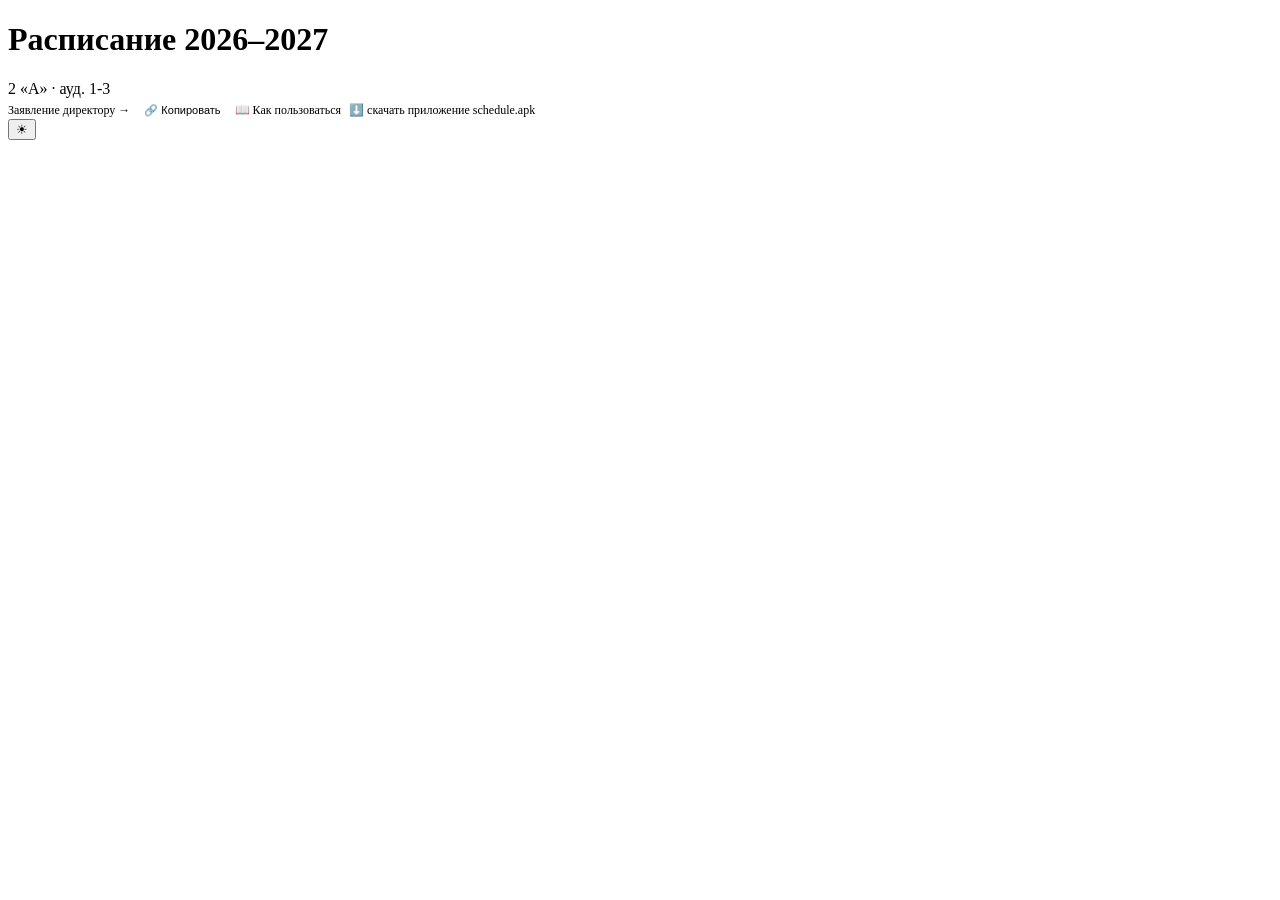
==== index.html @ fe024953 "feat(web): подпись APK-ссылки — «скачать приложение schedule.apk»" ====
<!DOCTYPE html>
<html lang="ru">
<head>
<meta charset="utf-8">
<meta name="viewport" content="width=device-width, initial-scale=1.0, viewport-fit=cover">
<meta http-equiv="Cache-Control" content="no-cache, no-store, must-revalidate">
<meta http-equiv="Pragma" content="no-cache">
<meta http-equiv="Expires" content="0">
<title>Расписание 2А · 2026–2027</title>
<meta property="og:title" content="Расписание 2А · 2026–2027">
<meta property="og:description" content="Расписание уроков 2 «А» класс · ауд. 1-3 · Беларусь">
<meta property="og:type" content="website">
<meta property="og:image" content="https://vividlyvividlife.github.io/schedule/og-image.png">
<meta property="og:image:width" content="1200">
<meta property="og:image:height" content="630">
<meta name="twitter:card" content="summary_large_image">
<meta name="twitter:title" content="Расписание 2А · 2026–2027">
<meta name="twitter:description" content="Расписание уроков 2 «А» класс · ауд. 1-3">
<meta name="twitter:image" content="https://vividlyvividlife.github.io/schedule/og-image.png">
<link rel="stylesheet" href="style.css?v=6">
<!-- Yandex.Metrika counter (только веб: в Android-приложении не активируется) -->
<script type="text/javascript">
    if (!window.Android) {
        (function(m,e,t,r,i,k,a){
            m[i]=m[i]||function(){(m[i].a=m[i].a||[]).push(arguments)};
            m[i].l=1*new Date();
            for (var j = 0; j < document.scripts.length; j++) {if (document.scripts[j].src === r) { return; }}
            k=e.createElement(t),a=e.getElementsByTagName(t)[0],k.async=1,k.src=r,a.parentNode.insertBefore(k,a)
        })(window, document,'script','https://mc.yandex.ru/metrika/tag.js?id=112500984', 'ym');

        ym(112500984, 'init', {ssr:true, webvisor:true, clickmap:true, ecommerce:"dataLayer", referrer: document.referrer, url: location.href, accurateTrackBounce:true, trackLinks:true});
    }
</script>
<noscript><div><img src="https://mc.yandex.ru/watch/112500984" style="position:absolute; left:-9999px;" alt="" /></div></noscript>
<!-- /Yandex.Metrika counter -->
</head>
<body>

<div class="header">
  <div>
    <h1>Расписание 2026–2027</h1>
    <div class="sub">2 «А» · ауд. 1-3</div>
    <div class="date" id="dateDisplay" data-clock></div>
    <div style="margin-top:4px;display:flex;align-items:center;gap:8px;flex-wrap:wrap;">
      <a href="https://vividlyvividlife.github.io/schedule/zayavlenie.html" target="_blank" style="font-size:12px;color:var(--accent);text-decoration:none;">Заявление директору →</a>
      <button onclick="navigator.clipboard.writeText('https://vividlyvividlife.github.io/schedule/zayavlenie.html').then(()=>this.textContent='✓')" style="font-size:11px;background:none;border:1px solid var(--line);color:var(--muted);border-radius:4px;padding:2px 6px;cursor:pointer;">🔗 Копировать</button>
      <a id="webDocsLink" href="https://github.com/vividlyvividlife/schedule#-как-пользоваться" target="_blank" style="font-size:12px;color:var(--accent);text-decoration:none;">📖 Как пользоваться</a>
      <a id="webApkLink" href="https://github.com/vividlyvividlife/schedule/releases/latest/download/schedule.apk" style="font-size:12px;color:var(--accent);text-decoration:none;">⬇️ скачать приложение schedule.apk</a>
    </div>
  </div>
  <button class="theme-btn" onclick="toggleTheme()" title="Тёмная тема">☀</button>
</div>

<div class="toggles" id="togglesContainer"></div>

<div class="status" id="status"></div>

<div class="progress-wrap">
  <div class="progress-bar"><div class="progress-fill" id="progressFill"></div></div>
  <div class="progress-label" id="progressLabel"></div>
</div>

<div class="countdowns" id="countdowns"></div>

<div class="day-tabs" id="dayTabs"></div>

<div class="day-content" id="dayContent"></div>

<div class="edit-bar" id="editBar" style="display:none;">
  <button class="add-btn" id="addBtn" onclick="showAddModal()" style="display:none;">+ Добавить урок</button>
</div>

<div class="modal-overlay" id="modalOverlay" style="display:none;" onclick="closeModal()">
  <div class="modal" onclick="event.stopPropagation()">
    <div class="modal-header">
      <div class="modal-title" id="modalTitle">Редактировать</div>
      <button class="modal-close" onclick="closeModal()">✕</button>
    </div>
    <div class="modal-body">
      <label class="modal-label">День
        <select class="modal-input" id="modalDay"></select>
      </label>
      <label class="modal-label">Номер урока
        <input class="modal-input" id="modalNum" type="number" min="1" max="11">
      </label>
      <label class="modal-label">Предмет
        <input class="modal-input" id="modalSubj" placeholder="Математика" autocomplete="off">
      </label>
      <label class="modal-label">Время
        <input class="modal-input" id="modalTime" placeholder="08:30–09:15">
      </label>
      <label class="modal-label">Кабинет
        <input class="modal-input" id="modalRoom" placeholder="ауд. 1-3" autocomplete="off">
      </label>
      <label class="modal-label">Место
        <input class="modal-input" id="modalLocation" placeholder="2 этаж, корп. А" autocomplete="off">
      </label>
      <label class="modal-label">Преподаватель / Тренер
        <input class="modal-input" id="modalTeacher" placeholder="Иванова И.И." autocomplete="off">
      </label>
      <label class="modal-label">Тип
        <input class="modal-input" id="modalType" value="Урок" autocomplete="off">
      </label>
      <label class="modal-label">Цвет карточки
        <div class="color-picker" id="modalColorPicker"></div>
      </label>
    </div>
    <div class="modal-footer">
      <button class="modal-btn modal-btn-cancel" onclick="closeModal()">Отмена</button>
      <button class="modal-btn modal-btn-delete" id="modalDeleteBtn" onclick="deleteFromModal()" style="display:none;background:#d45555;color:#fff;">Удалить</button>
      <button class="modal-btn modal-btn-save" onclick="saveModal()">Сохранить</button>
    </div>
  </div>
</div>

<script src="engines.js?v=6"></script>
<script src="script.js?v=6"></script>
<script>
// GitHub links are web-only: hide them inside the Android WebView.
if (window.Android) ["webDocsLink", "webApkLink"].forEach(function(id) {
  var el = document.getElementById(id);
  if (el) el.style.display = "none";
});
// Web: show the latest release tag next to the APK link, and call out
// an update if the visitor last downloaded an older one.
else fetch("https://api.github.com/repos/vividlyvividlife/schedule/releases/latest")
  .then(function(r) { return r.json(); })
  .then(function(d) {
    var el = document.getElementById("webApkLink");
    if (!el || !d || !d.tag_name) return;
    var tag = d.tag_name;
    el.textContent = "⬇️ скачать приложение schedule.apk " + tag;
    var seen = null;
    try { seen = localStorage.getItem("apk_version"); } catch (e) {}
    if (seen && seen !== tag) {
      el.textContent = "⬆️ Обновите приложение — вышла версия " + tag;
      el.style.fontWeight = "bold";
    }
    el.addEventListener("click", function() { try { localStorage.setItem("apk_version", tag); } catch (e) {} });
  })
  .catch(function() {});
</script>
</body>
</html>
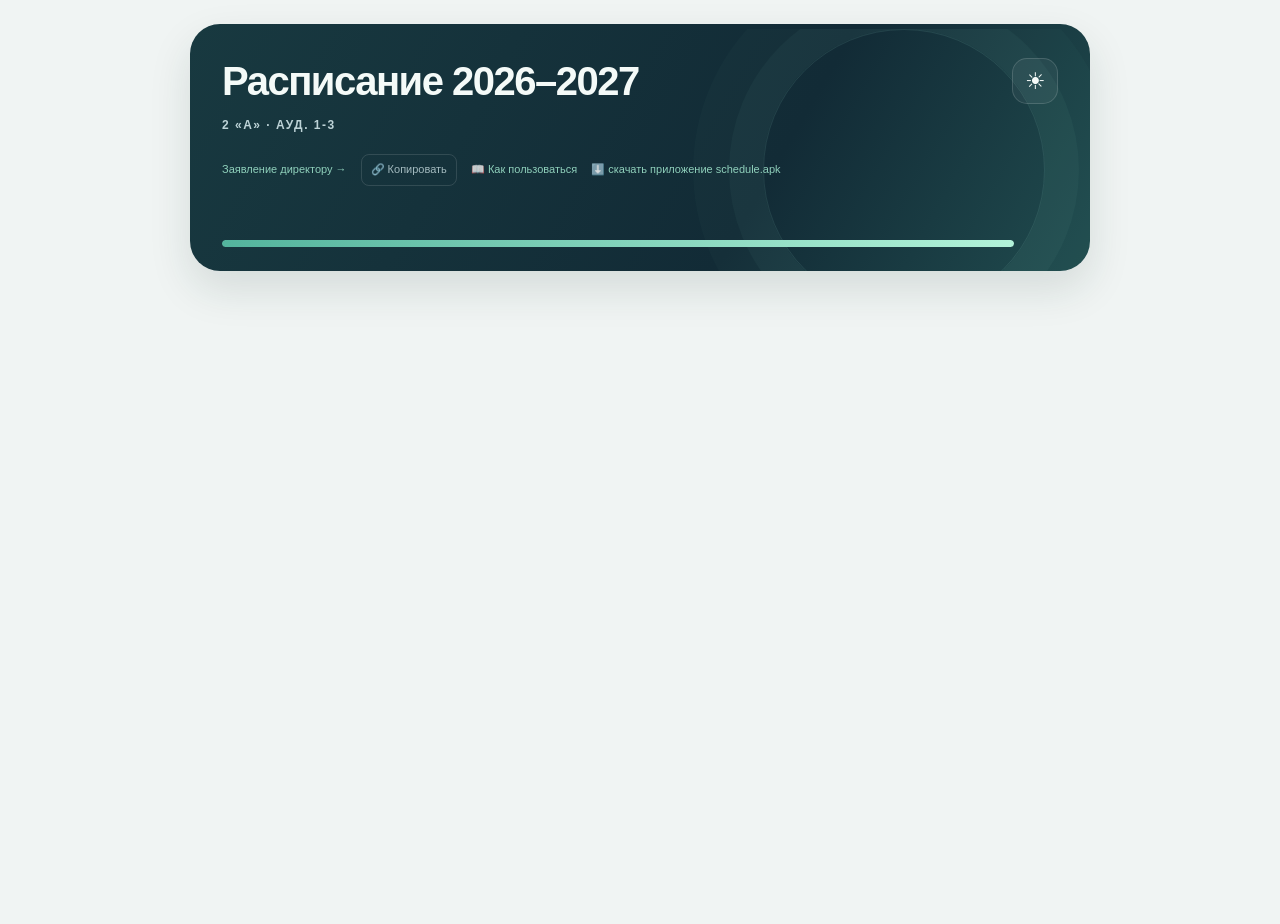
==== commit 047a11e0: "style: обновить дизайн расписания для веба и Android" ====
--- a/index.html
+++ b/index.html
@@ -17,7 +17,7 @@
 <meta name="twitter:title" content="Расписание 2А · 2026–2027">
 <meta name="twitter:description" content="Расписание уроков 2 «А» класс · ауд. 1-3">
 <meta name="twitter:image" content="https://vividlyvividlife.github.io/schedule/og-image.png">
-<link rel="stylesheet" href="style.css?v=6">
+<link rel="stylesheet" href="style.css?v=7">
 <!-- Yandex.Metrika counter (только веб: в Android-приложении не активируется) -->
 <script type="text/javascript">
     if (!window.Android) {
@@ -36,12 +36,13 @@
 </head>
 <body>
 
+<section class="day-hero" aria-label="Обзор дня">
 <div class="header">
   <div>
     <h1>Расписание 2026–2027</h1>
     <div class="sub">2 «А» · ауд. 1-3</div>
     <div class="date" id="dateDisplay" data-clock></div>
-    <div style="margin-top:4px;display:flex;align-items:center;gap:8px;flex-wrap:wrap;">
+    <div class="header-links" style="margin-top:4px;display:flex;align-items:center;gap:8px;flex-wrap:wrap;">
       <a href="https://vividlyvividlife.github.io/schedule/zayavlenie.html" target="_blank" style="font-size:12px;color:var(--accent);text-decoration:none;">Заявление директору →</a>
       <button onclick="navigator.clipboard.writeText('https://vividlyvividlife.github.io/schedule/zayavlenie.html').then(()=>this.textContent='✓')" style="font-size:11px;background:none;border:1px solid var(--line);color:var(--muted);border-radius:4px;padding:2px 6px;cursor:pointer;">🔗 Копировать</button>
       <a id="webDocsLink" href="https://github.com/vividlyvividlife/schedule#-как-пользоваться" target="_blank" style="font-size:12px;color:var(--accent);text-decoration:none;">📖 Как пользоваться</a>
@@ -59,6 +60,8 @@
   <div class="progress-bar"><div class="progress-fill" id="progressFill"></div></div>
   <div class="progress-label" id="progressLabel"></div>
 </div>
+
+</section>
 
 <div class="countdowns" id="countdowns"></div>
 
--- a/style.css
+++ b/style.css
@@ -0,0 +1,931 @@
+:root {
+  --bg: #f5f5f0;
+  --card: #ffffff;
+  --text: #1a1a2e;
+  --muted: #8a8a9a;
+  --accent: #5b6abf;
+  --line: #e8e8e3;
+  --active-bg: #f0f1f8;
+  --shadow: 0 1px 4px rgba(0,0,0,0.05);
+  --progress-fill: #e0e2f4;
+}
+.dark {
+  --bg: #141420;
+  --card: #1c1c30;
+  --text: #ededf4;
+  --muted: #9595b4;
+  --accent: #8b9de8;
+  --line: #333352;
+  --active-bg: #252848;
+  --shadow: 0 1px 4px rgba(0,0,0,0.3);
+  --progress-fill: #262c52;
+}
+* { margin: 0; padding: 0; box-sizing: border-box; }
+body {
+  font-family: -apple-system, BlinkMacSystemFont, 'Segoe UI', Roboto, sans-serif;
+  background: var(--bg);
+  color: var(--text);
+  line-height: 1.5;
+  min-height: 100vh;
+  transition: background 0.3s, color 0.3s;
+  overflow-x: hidden;
+  padding-bottom: env(safe-area-inset-bottom, 0px);
+}
+
+.header {
+  max-width: 900px;
+  margin: 0 auto;
+  padding: calc(20px + env(safe-area-inset-top, 0px)) 16px 12px;
+  display: flex;
+  justify-content: space-between;
+  align-items: flex-start;
+}
+  .header h1 { font-size: 22px; font-weight: 700; }
+  .header .sub { font-size: 13px; color: var(--muted); margin-top: 2px; }
+  .header .date { font-size: 16px; color: var(--accent); font-weight: 600; margin-top: 4px; }
+.theme-btn {
+  background: var(--card);
+  border: 1px solid var(--line);
+  border-radius: 8px;
+  width: 40px; height: 40px;
+  font-size: 18px;
+  cursor: pointer;
+  display: flex; align-items: center; justify-content: center;
+  transition: background 0.2s;
+  color: var(--text);
+  flex-shrink: 0;
+}
+.theme-btn:hover { background: var(--active-bg); }
+
+.toggle-row {
+  max-width: 900px;
+  margin: 0 auto;
+  padding: 0 16px 12px;
+  display: flex;
+  align-items: center;
+  gap: 10px;
+  font-size: 13px;
+  color: var(--muted);
+}
+.toggle-row label { cursor: pointer; user-select: none; }
+.toggle {
+  position: relative;
+  width: 44px;
+  height: 24px;
+  flex-shrink: 0;
+}
+.toggle input { opacity: 0; width: 0; height: 0; }
+.toggle-slider {
+  position: absolute;
+  inset: 0;
+  background: var(--line);
+  border-radius: 12px;
+  transition: background 0.3s;
+  cursor: pointer;
+}
+.toggle-slider::before {
+  content: "";
+  position: absolute;
+  width: 18px;
+  height: 18px;
+  left: 3px;
+  top: 3px;
+  background: #fff;
+  border-radius: 50%;
+  transition: transform 0.3s;
+  box-shadow: 0 1px 3px rgba(0,0,0,0.15);
+}
+.toggle input:checked + .toggle-slider { background: var(--accent); }
+.toggle input:checked + .toggle-slider::before { transform: translateX(20px); }
+.extended-label {
+  font-size: 11px;
+  color: var(--accent);
+  font-weight: 600;
+  margin-left: auto;
+}
+.toggles {
+  max-width: 900px; margin: 0 auto; padding: 0 16px 12px;
+  display: flex; gap: 16px; flex-wrap: wrap;
+}
+.toggle-item {
+  display: flex; align-items: center; gap: 8px;
+  font-size: 13px; color: var(--muted);
+}
+.toggle-item label { cursor: pointer; user-select: none; }
+
+.status {
+  max-width: 900px;
+  margin: 0 auto;
+  padding: 0 16px 16px;
+  font-size: 13px;
+  color: var(--muted);
+  overflow-wrap: break-word;
+  word-break: break-word;
+}
+.status .highlight { color: var(--accent); font-weight: 600; }
+
+.day-tabs {
+  display: flex;
+  gap: 6px;
+  max-width: 900px;
+  margin: 0 auto;
+  padding: 0 16px 16px;
+  overflow-x: auto;
+  -webkit-overflow-scrolling: touch;
+  scrollbar-width: none;
+}
+.day-tabs::-webkit-scrollbar { display: none; }
+.day-tab {
+  flex: 1;
+  min-width: 0;
+  padding: 8px 0;
+  border-radius: 20px;
+  font-size: 13px;
+  font-weight: 600;
+  text-align: center;
+  border: 1.5px solid var(--line);
+  background: var(--card);
+  color: var(--text);
+  cursor: pointer;
+  transition: all 0.2s;
+  white-space: nowrap;
+  user-select: none;
+  -webkit-tap-highlight-color: transparent;
+}
+.day-tab.active { color: #fff; }
+.day-tab[data-day="0"].active { background: #5b7abf; border-color: #5b7abf; }
+.day-tab[data-day="1"].active { background: #7b6abf; border-color: #7b6abf; }
+.day-tab[data-day="2"].active { background: #9b6abf; border-color: #9b6abf; }
+.day-tab[data-day="3"].active { background: #c46b8a; border-color: #c46b8a; }
+.day-tab[data-day="4"].active { background: #5aaf8a; border-color: #5aaf8a; }
+.day-tab[data-day="5"].active { background: #e8a84c; border-color: #e8a84c; }
+.day-tab[data-day="6"].active { background: #d45555; border-color: #d45555; }
+.day-tab.today { border-color: var(--accent); }
+
+.day-content {
+  max-width: 900px;
+  margin: 0 auto;
+  padding: 0 16px 32px;
+  touch-action: pan-y;
+}
+.day-panel { display: none; }
+.day-panel.active { display: block; }
+
+.lesson {
+  display: flex;
+  align-items: stretch;
+  background: var(--card);
+  border-radius: 10px;
+  margin-bottom: 8px;
+  box-shadow: var(--shadow);
+  overflow: hidden;
+  transition: background 0.2s, transform 0.15s;
+}
+.lesson:active { transform: scale(0.98); }
+.lesson.current {
+  position: relative;
+  overflow: hidden;
+}
+.lesson.current .row-progress {
+  position: absolute;
+  top: 0; right: 0; bottom: 0;
+  background: var(--progress-fill, #e8eaf4);
+  pointer-events: none;
+  z-index: 0;
+  transition: width 0.3s linear;
+  border-radius: 0 8px 8px 0;
+  border-left: 2px solid var(--accent);
+}
+.lesson.past { opacity: 0.4; }
+.lesson.future { border-left: 3px solid transparent; background: var(--card); }
+.lesson.next { border-left: 3px solid transparent; background: var(--card); }
+.lesson-body {
+  flex: 1;
+  padding: 12px 14px;
+  display: flex;
+  gap: 10px;
+  align-items: flex-start;
+  position: relative;
+  z-index: 1;
+  min-width: 0;
+}
+.lesson-icon {
+  font-size: 16px;
+  flex-shrink: 0;
+  width: 34px;
+  height: 34px;
+  display: flex;
+  align-items: center;
+  justify-content: center;
+  background: var(--active-bg);
+  border-radius: 8px;
+  white-space: nowrap;
+  line-height: 1;
+}
+.lesson-icon.grid {
+  display: grid;
+  grid-template-columns: 1fr 1fr;
+  grid-template-rows: 1fr 1fr;
+  gap: 0;
+  font-size: 13px;
+  line-height: 1;
+  text-align: center;
+  overflow: hidden;
+}
+.lesson-icon.grid span { display: flex; align-items: center; justify-content: center; overflow: hidden; }
+.lesson-num {
+  font-size: 13px;
+  font-weight: 700;
+  color: var(--muted);
+  min-width: 20px;
+  padding-top: 1px;
+}
+.lesson-info { flex: 1; min-width: 0; }
+.lesson-time { font-size: 12px; color: var(--muted); }
+.lesson-subject { font-size: 15px; font-weight: 500; }
+.lesson-countdown {
+  font-size: 11px;
+  color: var(--accent);
+  font-weight: 600;
+  margin-top: 2px;
+}
+.lesson-room {
+  font-size: 12px;
+  color: var(--muted);
+}
+.lesson-teacher {
+  font-size: 11px;
+  color: var(--accent);
+  font-style: italic;
+}
+.lesson-location {
+  font-size: 11px;
+  color: var(--muted);
+  opacity: 0.8;
+}
+
+.merge-card {
+  background: var(--card);
+  border-radius: 10px;
+  margin-bottom: 8px;
+  box-shadow: var(--shadow);
+  overflow: visible;
+  border-left: 3px solid #ed7d31;
+}
+.merge-card.past { opacity: 0.4; }
+.merge-card.next { background: var(--card); }
+.merge-row {
+  display: flex; gap: 10px; align-items: flex-start;
+  padding: 10px 14px;
+  position: relative;
+  border-radius: 8px;
+}
+.merge-row.current {
+}
+.merge-row .row-progress {
+  position: absolute;
+  top: 0; right: 0; bottom: 0;
+  background: var(--progress-fill, #e0e2f4);
+  pointer-events: none;
+  z-index: 0;
+  transition: width 0.3s linear;
+  border-radius: 0 8px 8px 0;
+  border-left: 2px solid var(--accent);
+}
+.merge-row + .merge-row {
+  border-top: 1px dashed var(--line);
+}
+.merge-icon {
+  font-size: 20px; flex-shrink: 0; width: 30px; height: 30px;
+  display: flex; align-items: center; justify-content: center;
+  border-radius: 6px; position: relative; z-index: 1;
+}
+.merge-icon.school { background: #e8eaff; }
+.dark .merge-icon.school { background: #252840; }
+.merge-icon.personal { background: #fff3e0; }
+.dark .merge-icon.personal { background: #2a2218; }
+.merge-icon.extended { background: #e8f5e9; }
+.dark .merge-icon.extended { background: #1a2a1c; }
+.merge-info { flex: 1; position: relative; z-index: 1; min-width: 0; }
+.merge-actions {
+  display: flex;
+  gap: 4px;
+  align-items: center;
+  flex-shrink: 0;
+  z-index: 3;
+  position: relative;
+}
+.merge-time { font-size: 11px; color: var(--muted); }
+.merge-subj { font-size: 14px; font-weight: 600; }
+.merge-room { font-size: 11px; color: var(--muted); margin-top: 1px; }
+.merge-label {
+  font-size: 10px; font-weight: 700; text-transform: uppercase;
+  letter-spacing: 0.05em; padding: 1px 6px; border-radius: 4px;
+  display: inline-block; margin-bottom: 2px;
+}
+.merge-label.school { background: #e8eaff; color: #5b6abf; }
+.dark .merge-label.school { background: #252840; color: #7b8ad4; }
+.merge-label.personal { background: #fff3e0; color: #e67e22; }
+.dark .merge-label.personal { background: #2a2218; color: #ed7d31; }
+.merge-label.extended { background: #e8f5e9; color: #27ae60; }
+.dark .merge-label.extended { background: #1a2a1c; color: #5aaf8a; }
+.merge-icon.custom { background: #e8eaff; }
+.dark .merge-icon.custom { background: #252840; }
+.merge-label.custom { background: #e8eaff; color: #5b6abf; }
+.dark .merge-label.custom { background: #252840; color: #7b8ad4; }
+.merge-icon.custom-circle { background: #fff3e0; }
+.dark .merge-icon.custom-circle { background: #2a2218; }
+.merge-label.custom-circle { background: #fff3e0; color: #e67e22; }
+.dark .merge-label.custom-circle { background: #2a2218; color: #ed7d31; }
+.merge-icon.custom-facult { background: #f3e5f5; }
+.dark .merge-icon.custom-facult { background: #241a28; }
+.merge-label.custom-facult { background: #f3e5f5; color: #8e24aa; }
+.dark .merge-label.custom-facult { background: #241a28; color: #c05fd6; }
+.merge-countdown { font-size: 11px; color: var(--accent); font-weight: 600; margin-top: 2px; }
+
+.weekend-msg {
+  text-align: center;
+  padding: 32px 20px;
+  font-size: 18px;
+  font-weight: 600;
+  color: var(--text);
+  line-height: 1.6;
+}
+.weekend-msg .emoji {
+  font-size: 48px;
+  display: block;
+  margin-bottom: 12px;
+}
+.weekend-msg .sub {
+  font-size: 14px;
+  font-weight: 400;
+  color: var(--muted);
+  margin-top: 8px;
+}
+
+@keyframes float {
+  0%, 100% { transform: translateY(0); }
+  50% { transform: translateY(-8px); }
+}
+@keyframes pulse {
+  0%, 100% { transform: scale(1); }
+  50% { transform: scale(1.1); }
+}
+.animate-float .emoji { animation: float 3s ease-in-out infinite; }
+.animate-pulse .emoji { animation: pulse 2s ease-in-out infinite; }
+
+.progress-wrap {
+  max-width: 900px;
+  margin: 0 auto;
+  padding: 0 16px 12px;
+  display: flex;
+  align-items: center;
+  gap: 8px;
+}
+.progress-bar {
+  flex: 1;
+  height: 10px;
+  background: var(--line);
+  border-radius: 5px;
+  overflow: hidden;
+  border: 1px solid var(--muted);
+}
+.progress-fill {
+  height: 100%;
+  background: var(--accent);
+  border-radius: 5px;
+  transition: width 0.5s;
+  min-width: 0;
+}
+.progress-label {
+  font-size: 11px;
+  color: var(--muted);
+  min-width: 32px;
+  text-align: right;
+}
+
+.countdowns {
+  max-width: 900px;
+  margin: 0 auto;
+  padding: 0 16px 16px;
+}
+.countdown-item {
+  background: var(--card);
+  border: 1.5px solid var(--line);
+  border-radius: 10px;
+  padding: 10px 14px;
+  margin-bottom: 6px;
+  font-size: 13px;
+  font-weight: 500;
+  display: flex;
+  align-items: center;
+  gap: 8px;
+  transition: background 0.2s, border-color 0.2s;
+}
+.countdown-item.holiday-today {
+  border-color: #e8a84c;
+  background: #fff8ee;
+  font-weight: 700;
+}
+.dark .countdown-item.holiday-today {
+  background: #2a2520;
+  border-color: #e8a84c;
+}
+.countdown-item.active-holiday {
+  border-color: #5aaf8a;
+  background: #eef8f3;
+}
+.dark .countdown-item.active-holiday {
+  background: #1a2a22;
+  border-color: #5aaf8a;
+}
+.countdown-progress {
+  flex-direction: column;
+  align-items: stretch;
+  gap: 6px;
+}
+.mini-progress {
+  height: 6px;
+  background: var(--line);
+  border-radius: 3px;
+  overflow: hidden;
+}
+.mini-progress-fill {
+  height: 100%;
+  background: var(--accent);
+  border-radius: 3px;
+  transition: width 0.5s;
+}
+
+.export-bar {
+  max-width: 900px;
+  margin: 0 auto;
+  padding: 8px 16px calc(24px + env(safe-area-inset-bottom, 0px));
+  display: flex;
+  gap: 8px;
+}
+.export-btn {
+  flex: 1;
+  padding: 10px 12px;
+  border: 1.5px solid var(--line);
+  border-radius: 10px;
+  background: var(--card);
+  color: var(--text);
+  font-size: 13px;
+  font-weight: 600;
+  cursor: pointer;
+  transition: all 0.2s;
+  text-align: center;
+}
+.export-btn:hover {
+  background: var(--active-bg);
+  border-color: var(--accent);
+}
+.export-btn:active {
+  transform: scale(0.97);
+}
+
+.modal-overlay {
+  position: fixed;
+  inset: 0;
+  background: rgba(0,0,0,0.5);
+  display: flex;
+  align-items: center;
+  justify-content: center;
+  z-index: 1000;
+  padding: 16px;
+}
+.modal {
+  background: var(--card);
+  border-radius: 14px;
+  width: 100%;
+  max-width: 400px;
+  max-height: 90vh;
+  overflow-y: auto;
+  box-shadow: 0 8px 32px rgba(0,0,0,0.3);
+}
+.modal-header {
+  display: flex;
+  align-items: center;
+  justify-content: space-between;
+  padding: 16px 16px 8px;
+}
+.modal-title {
+  font-size: 16px;
+  font-weight: 700;
+}
+.modal-close {
+  background: none;
+  border: none;
+  font-size: 22px;
+  color: var(--muted);
+  cursor: pointer;
+  padding: 0 4px;
+}
+.modal-body {
+  padding: 8px 16px 16px;
+}
+.modal-label {
+  display: block;
+  font-size: 12px;
+  font-weight: 600;
+  color: var(--muted);
+  margin-bottom: 4px;
+  margin-top: 10px;
+}
+.modal-label:first-child { margin-top: 0; }
+.modal-input {
+  width: 100%;
+  padding: 8px 10px;
+  border: 1.5px solid var(--line);
+  border-radius: 8px;
+  background: var(--bg);
+  color: var(--text);
+  font-size: 14px;
+  font-family: inherit;
+}
+.modal-input:focus { border-color: var(--accent); outline: none; }
+.modal-footer {
+  display: flex;
+  gap: 8px;
+  padding: 0 16px 16px;
+  justify-content: flex-end;
+}
+.modal-btn {
+  padding: 8px 18px;
+  border-radius: 8px;
+  font-size: 14px;
+  font-weight: 600;
+  cursor: pointer;
+  border: none;
+}
+.modal-btn-cancel {
+  background: var(--line);
+  color: var(--text);
+}
+.modal-btn-save {
+  background: var(--accent);
+  color: #fff;
+}
+
+.edit-bar {
+  max-width: 900px;
+  margin: 0 auto;
+  padding: 0 16px 8px;
+  display: flex;
+  gap: 8px;
+  align-items: center;
+}
+.edit-toggle {
+  padding: 6px 14px;
+  border-radius: 8px;
+  font-size: 13px;
+  font-weight: 600;
+  cursor: pointer;
+  border: 1.5px solid var(--line);
+  background: var(--card);
+  color: var(--muted);
+  transition: all 0.2s;
+}
+.edit-toggle.active {
+  background: var(--accent);
+  color: #fff;
+  border-color: var(--accent);
+}
+.sync-btn {
+  padding: 6px 14px;
+  border-radius: 8px;
+  font-size: 13px;
+  font-weight: 600;
+  cursor: pointer;
+  border: 1.5px solid var(--line);
+  background: var(--card);
+  color: var(--muted);
+  transition: all 0.2s;
+}
+.sync-btn:hover { background: var(--active-bg); border-color: var(--accent); }
+
+.edit-actions {
+  display: flex;
+  gap: 4px;
+  margin-left: auto;
+  position: relative;
+  z-index: 2;
+  flex-shrink: 0;
+}
+.edit-btn-sm {
+  width: 28px;
+  height: 28px;
+  border-radius: 6px;
+  border: 1.5px solid var(--line);
+  background: var(--card);
+  color: var(--muted);
+  font-size: 13px;
+  cursor: pointer;
+  display: flex;
+  align-items: center;
+  justify-content: center;
+  transition: all 0.15s;
+}
+.edit-btn-sm:hover { background: var(--active-bg); border-color: var(--accent); color: var(--accent); }
+.edit-btn-sm.delete:hover { border-color: #d45555; color: #d45555; }
+
+.add-btn {
+  width: 100%;
+  padding: 10px;
+  border: 2px dashed var(--line);
+  border-radius: 10px;
+  background: transparent;
+  color: var(--muted);
+  font-size: 13px;
+  font-weight: 600;
+  cursor: pointer;
+  margin-bottom: 8px;
+  transition: all 0.2s;
+}
+.add-btn:hover { border-color: var(--accent); color: var(--accent); }
+
+body.edit-mode .lesson,
+body.edit-mode .merge-row,
+body.edit-mode .merge-card { cursor: pointer; }
+body.edit-mode .lesson:hover,
+body.edit-mode .merge-row:hover { opacity: 0.85; }
+
+@media (max-width: 400px) {
+  .day-tab { padding: 5px 0; font-size: 12px; flex: 1; }
+  .day-tabs { gap: 4px; padding: 0 12px 12px; }
+  .header h1 { font-size: 18px; }
+  .header .date { font-size: 14px; }
+  .lesson-body { padding: 10px 10px; gap: 8px; }
+  .lesson-icon { width: 28px; height: 28px; font-size: 14px; }
+  .lesson-icon.grid { font-size: 11px; }
+  .lesson-subject { font-size: 13px; }
+  .lesson-num { font-size: 12px; min-width: 16px; }
+  .merge-row { padding: 8px 10px; }
+  .merge-icon { width: 24px; height: 24px; font-size: 12px; }
+  .merge-subj { font-size: 13px; }
+  .countdown-item { padding: 8px 10px; font-size: 12px; }
+}
+
+@media (min-width: 768px) {
+  .day-tabs { display: none; }
+  .day-content { padding: 0 24px 40px; }
+  .day-panel { display: block !important; }
+  .diary {
+    display: grid;
+    grid-template-columns: 1fr 1fr;
+    gap: 32px;
+  }
+  .diary-day { margin-bottom: 28px; }
+  .diary-day-name {
+    font-size: 14px;
+    font-weight: 700;
+    text-transform: uppercase;
+    letter-spacing: 0.06em;
+    padding: 5px 14px;
+    border-radius: 5px;
+    display: inline-block;
+    margin-bottom: 12px;
+    color: #fff;
+  }
+  .diary-day:nth-child(1) .diary-day-name { background: #5b7abf; }
+  .diary-day:nth-child(2) .diary-day-name { background: #7b6abf; }
+  .diary-day:nth-child(3) .diary-day-name { background: #9b6abf; }
+  .diary-day:nth-child(4) .diary-day-name { background: #c46b8a; }
+  .diary-day:nth-child(5) .diary-day-name { background: #5aaf8a; }
+  .diary-day:nth-child(6) .diary-day-name { background: #e8a84c; }
+  .diary-day:nth-child(7) .diary-day-name { background: #d45555; }
+  .empty-day {
+    text-align: center;
+    padding: 40px 0;
+    color: var(--muted);
+    font-size: 14px;
+    font-style: italic;
+  }
+}
+
+.color-picker {
+  display: flex;
+  flex-wrap: wrap;
+  gap: 6px;
+  margin-top: 6px;
+}
+.color-swatch {
+  width: 28px;
+  height: 28px;
+  border-radius: 50%;
+  cursor: pointer;
+  border: 2.5px solid transparent;
+  transition: transform 0.15s, border-color 0.15s;
+}
+.color-swatch:hover { transform: scale(1.2); }
+.color-swatch.active { border-color: var(--text); transform: scale(1.15); }
+.color-swatch.no-color {
+  background: var(--bg);
+  border: 2px dashed var(--line);
+  display: flex;
+  align-items: center;
+  justify-content: center;
+  font-size: 14px;
+}
+
+.bell-btn {
+  background: none;
+  border: none;
+  font-size: 16px;
+  cursor: pointer;
+  padding: 4px;
+  opacity: 0.4;
+  transition: opacity 0.2s, transform 0.2s;
+  flex-shrink: 0;
+  align-self: center;
+  position: relative;
+  z-index: 3;
+}
+.bell-btn:hover { opacity: 0.8; transform: scale(1.2); }
+.bell-btn.bell-active { opacity: 1; animation: bellRing 0.5s; }
+
+@keyframes bellRing {
+  0% { transform: rotate(0); }
+  25% { transform: rotate(15deg); }
+  50% { transform: rotate(-15deg); }
+  75% { transform: rotate(10deg); }
+  100% { transform: rotate(0); }
+}
+
+.reminder-chip {
+  transition: background 0.2s, color 0.2s;
+}
+
+.ac-dropdown {
+  position: absolute;
+  left: 0;
+  right: 0;
+  top: 100%;
+  z-index: 1000;
+  background: var(--card);
+  border: 1px solid var(--line);
+  border-radius: 8px;
+  max-height: 180px;
+  overflow-y: auto;
+  box-shadow: 0 4px 12px rgba(0,0,0,0.15);
+  display: none;
+}
+.ac-item {
+  padding: 10px 14px;
+  cursor: pointer;
+  font-size: 14px;
+  border-bottom: 1px solid var(--line);
+}
+.ac-item:last-child { border-bottom: none; }
+.ac-item:hover, .ac-item.active {
+  background: var(--active-bg);
+  color: var(--accent);
+}
+.modal-label { position: relative; }
+
+/* Studio redesign: shared offline presentation layer. */
+:root {
+  --bg:#f0f4f3; --card:#fff; --text:#192e35; --muted:#61767c;
+  --accent:#167d70; --line:#dce7e4; --active-bg:#e7f4ef;
+  --shadow:0 4px 20px rgba(23,54,49,.045); --progress-fill:#d9eee8;
+}
+.dark {
+  --bg:#101b23; --card:#192a33; --text:#edf5f2; --muted:#a1b6bb;
+  --accent:#8ee0c3; --line:#30454e; --active-bg:#223f43;
+  --shadow:0 4px 24px rgba(0,0,0,.12); --progress-fill:#284b48;
+  color-scheme:dark;
+}
+body { background:var(--bg); font-family:Inter, ui-sans-serif, -apple-system, BlinkMacSystemFont,'Segoe UI',sans-serif; -webkit-font-smoothing:antialiased; }
+button,input,select { font:inherit; }
+button,a,input,select { -webkit-tap-highlight-color:transparent; }
+button { touch-action:manipulation; }
+button:focus-visible,a:focus-visible,input:focus-visible,select:focus-visible,.day-tab:focus-visible { outline:3px solid #36ad94; outline-offset:4px; }
+.day-hero { position:relative; overflow:hidden; isolation:isolate; animation:surface-in .45s ease-out; max-width:900px; margin:24px auto 20px; padding:14px 16px 24px; border-radius:30px; background:linear-gradient(120deg,#183940,#122b36 64%,#204b4e); box-shadow:0 18px 42px #17383320; --accent:#a5ecd2; --muted:#bdd3d7; --line:#ffffff26; --card:#25434c; --text:#f4faf8; --active-bg:#345c60; color:var(--text); }
+.day-hero::before { content:''; position:absolute; z-index:-1; pointer-events:none; width:280px; height:280px; border:1px solid #a7e7d51c; border-radius:50%; right:5%; top:5px; box-shadow:0 0 0 34px #a7e7d509,0 0 0 70px #a7e7d505; clip-path:inset(0 -80px 0 -80px); }
+.header { padding:20px 16px 22px; gap:16px; }
+.header>div:first-child { min-width:0; flex:1; }
+.header h1 { font-size:clamp(26px,4vw,40px); font-weight:750; letter-spacing:-1.5px; line-height:1.15; max-width:620px; }
+.header .sub { font-size:12px; font-weight:650; letter-spacing:1.5px; text-transform:uppercase; margin-top:12px; }
+.header .date { font-size:15px; font-weight:500; margin-top:9px; font-variant-numeric:tabular-nums; }
+.header-links { margin-top:20px!important; gap:6px 14px!important; }
+.header-links a,.header-links button { font-size:11px!important; min-height:32px; display:inline-flex; align-items:center; opacity:.85; line-height:1.4; }
+.header-links a:hover { opacity:1; text-decoration:underline!important; }
+.header-links button { padding:5px 9px!important; border-radius:8px!important; }
+.theme-btn { width:46px; height:46px; border-radius:15px; background:#ffffff0d; color:inherit; border:1px solid var(--line); font-size:23px; }
+.toggles { gap:8px; padding-bottom:20px; }
+.toggle-item { border:1px solid var(--line); border-radius:12px; padding:9px 11px; gap:8px; font-size:12px; font-weight:550; color:var(--text); background:#ffffff06; min-height:44px; }
+.toggle { width:34px; height:20px; }
+.toggle-slider::before { width:14px; height:14px; box-shadow:none; }
+.toggle input:checked+.toggle-slider::before { transform:translateX(14px); }
+.toggle input:checked+.toggle-slider { background:#56b99e; }
+.toggle input:focus-visible+.toggle-slider { outline:3px solid #a5ecd2; outline-offset:3px; }
+.status { font-size:14px; line-height:1.7; padding-bottom:12px; }
+.status .highlight { font-weight:750; }
+.progress-wrap { padding-bottom:0; gap:12px; }
+.progress-bar { height:7px; border:0; background:#ffffff19; border-radius:20px; }
+.progress-fill { background:linear-gradient(90deg,#53b49d,#b2f2d9); border-radius:20px; }
+.progress-label { font-size:12px; font-weight:700; }
+.countdowns { display:grid; grid-template-columns:repeat(3,minmax(0,1fr)); gap:10px; padding:0 0 24px; }
+.countdown-item { border:1px solid var(--line); padding:16px; margin:0; border-radius:18px; font-size:12px; font-weight:600; min-width:0; line-height:1.6; box-shadow:var(--shadow); }
+.countdown-item:nth-child(2) { background:var(--active-bg); }
+.mini-progress { height:5px; margin-top:4px; }
+.mini-progress-fill { background:linear-gradient(90deg,#258f7d,#80cdb0); }
+.day-tabs { padding:7px; margin:0 auto 18px; background:var(--card); border:1px solid var(--line); border-radius:18px; gap:5px; position:sticky; top:8px; z-index:10; box-shadow:var(--shadow); }
+.day-tab { border:0; border-radius:12px; min-height:46px; display:flex; align-items:center; justify-content:center; font-size:13px; background:transparent; }
+.day-tab[data-day].active { background:var(--text); color:var(--card); box-shadow:0 4px 10px #142f3420; }
+.day-tab.today:not(.active) { background:var(--active-bg); color:var(--accent); }
+.day-content { padding:0 0 40px; }
+.lesson { border:1px solid var(--line); border-radius:18px; margin-bottom:10px; box-shadow:var(--shadow); transition:transform .2s,box-shadow .2s,border-color .2s; }
+.lesson-body { padding:17px 15px; gap:10px; }
+.lesson-icon { width:40px; height:40px; border-radius:13px; font-size:21px; background:var(--active-bg); }
+.lesson-num { font-size:11px; min-width:14px; padding-top:3px; }
+.lesson-subject { font-size:16px; font-weight:680; line-height:1.4; margin:4px 0; letter-spacing:-.3px; overflow-wrap:anywhere; }
+.lesson-time,.merge-time { font-size:12px; font-weight:650; font-variant-numeric:tabular-nums; letter-spacing:.15px; }
+.lesson-room,.merge-room { font-size:12px; line-height:1.6; }
+.lesson-teacher { font-style:normal; font-size:12px; margin-top:2px; }
+.lesson-location { opacity:1; }
+.lesson-countdown,.merge-countdown { margin-top:6px; font-size:12px; }
+.lesson.current { border-color:var(--accent); box-shadow:0 0 0 2px var(--active-bg),0 10px 25px #167d7012; }
+.lesson.past,.merge-card.past { opacity:.63; }
+.lesson.current .row-progress,.merge-row .row-progress { opacity:.55; }
+.merge-card { border-radius:18px; border:1px solid var(--line); border-left:3px solid #c99e66; margin-bottom:10px; box-shadow:var(--shadow); }
+.merge-row { padding:16px; gap:12px; border-radius:16px; }
+.merge-icon { width:34px; height:34px; border-radius:11px; }
+.merge-subj { font-size:15px; line-height:1.45; margin:4px 0; letter-spacing:-.2px; overflow-wrap:anywhere; }
+.merge-label { font-size:9px; padding:3px 7px; border-radius:6px; letter-spacing:.7px; margin-bottom:5px; }
+.merge-label.school,.merge-label.custom { background:var(--active-bg); color:var(--accent); }
+.diary-day-name { font-size:13px; letter-spacing:.1px; }
+.weekend-msg { background:var(--card); border:1px dashed var(--line); border-radius:20px; font-size:16px; padding:30px 20px; }
+.bell-btn { min-width:36px; min-height:40px; border-radius:10px; opacity:.7; font-size:16px; padding:4px; }
+.bell-btn.bell-active { background:var(--active-bg); }
+.edit-actions { gap:5px; }
+.edit-btn-sm { width:38px; height:40px; border-radius:10px; border:1px solid var(--line); }
+.add-btn { min-height:48px; border-width:1px; border-radius:15px; color:var(--accent); background:var(--active-bg); }
+.export-btn,.edit-toggle,.sync-btn { min-height:44px; border-width:1px; border-radius:12px; }
+.modal-overlay,.reminder-dialog-overlay { background:rgba(10,29,35,.56)!important; backdrop-filter:blur(6px); -webkit-backdrop-filter:blur(6px); }
+.modal { max-width:480px; border-radius:26px; border:1px solid var(--line); box-shadow:0 24px 100px #031f3440; animation:surface-in .25s ease-out; }
+.modal-header { padding:22px 22px 14px; }
+.modal-title { font-size:22px; letter-spacing:-.7px; }
+.modal-close { min-width:40px; min-height:40px; border-radius:12px; background:var(--active-bg); font-size:18px; }
+.modal-body { padding:0 22px 22px; }
+.modal-label { font-size:12px; margin-top:15px; font-weight:650; }
+.modal-input { min-height:46px; border-width:1px; border-radius:12px; padding:11px 12px; font-size:16px; margin-top:6px; }
+.modal-input:focus { box-shadow:0 0 0 3px var(--active-bg); }
+.modal-footer { padding:0 22px 22px; gap:8px; flex-wrap:wrap; }
+.modal-btn { min-height:46px; border-radius:12px; padding:10px 17px; }
+.modal-btn-save { background:#167d70; color:#fff; box-shadow:0 5px 14px #167d7020; }
+.color-swatch { width:34px; height:34px; }
+.color-picker { gap:9px; }
+.ac-dropdown { border-radius:12px; box-shadow:0 12px 32px #112f3420; }
+.reminder-dialog-overlay>div { width:min(440px,100%)!important; border-radius:24px!important; padding:24px!important; border:1px solid var(--line); box-shadow:0 24px 80px #031f3440; }
+.reminder-dialog-overlay button { min-height:44px; border-radius:11px!important; }
+.reminder-dialog-overlay input { min-height:44px; font-size:16px!important; min-width:0; }
+.reminder-dialog-overlay .reminder-chip { padding:9px 12px!important; }
+@keyframes surface-in { from { opacity:0; transform:translateY(10px); } to { opacity:1; transform:translateY(0); } }
+.day-panel.active,.diary { animation:surface-in .3s ease-out; }
+@media(hover:hover) {
+  .lesson:hover { transform:translateY(-2px); box-shadow:0 9px 24px #15393110; border-color:var(--accent); }
+  .day-tab:hover { background:var(--active-bg); }
+  .theme-btn:hover { transform:rotate(-10deg); }
+}
+@media(min-width:768px) {
+  .diary { gap:24px; }
+  .diary-day { margin-bottom:20px; }
+  .diary-day .diary-day-name { display:flex; align-items:center; background:transparent!important; color:var(--text); border-bottom:1px solid var(--line); border-radius:0; padding:0 2px 12px; margin-bottom:14px; font-size:15px; text-transform:none; letter-spacing:0; }
+  .diary-day-name::before { content:''; width:7px; height:7px; border-radius:50%; background:var(--accent); margin-right:9px; }
+}
+@media(max-width:940px) { .day-hero,.countdowns,.day-tabs,.day-content { margin-left:16px; margin-right:16px; } }
+@media(max-width:767px) {
+  .day-hero { margin-top:12px; border-radius:24px; padding:8px 0 20px; }
+  .header { padding:18px 18px; gap:10px; }
+  .header h1 { font-size:29px; letter-spacing:-1px; }
+  .header .sub { font-size:10px; letter-spacing:1px; }
+  .header .date { font-size:13px; }
+  .header-links { margin-top:12px!important; gap:2px 10px!important; }
+  .header-links a,.header-links button { font-size:10px!important; }
+  .theme-btn { width:40px; height:40px; border-radius:12px; }
+  .toggles { gap:7px; padding:0 18px 16px; }
+  .toggle-item { padding:7px 9px; font-size:11px; }
+  .status,.progress-wrap { padding-left:18px; padding-right:18px; }
+  .status { font-size:12px; }
+  .countdowns { gap:7px; padding-bottom:18px; }
+  .countdown-item { padding:12px 10px; font-size:10px; border-radius:14px; gap:5px; }
+  .lesson-body { padding:16px 12px; gap:8px; flex-wrap:wrap; }
+  .lesson-info { flex-basis:calc(100% - 145px); }
+  .lesson-icon { width:34px; height:36px; font-size:18px; }
+  .lesson-icon.grid { font-size:12px; }
+  .lesson-subject { font-size:15px; }
+  .merge-actions { flex-wrap:wrap; max-width:80px; }
+  .merge-row { padding:14px 12px; gap:8px; }
+  .modal-overlay { padding:12px; align-items:flex-end; }
+  .modal { max-height:calc(100dvh - 24px); border-radius:24px; }
+  .modal-footer { position:sticky; bottom:0; background:var(--card); padding-top:12px; border-top:1px solid var(--line); }
+}
+@media(max-width:360px) {
+  .day-hero,.countdowns,.day-tabs,.day-content { margin-left:10px; margin-right:10px; }
+  .header h1 { font-size:25px; }
+  .countdowns { grid-template-columns:1fr; }
+  .countdown-item { min-height:48px; font-size:12px; }
+}
+@media(prefers-reduced-motion:reduce) { *,*::before,*::after { animation:none!important; transition:none!important; scroll-behavior:auto!important; } }
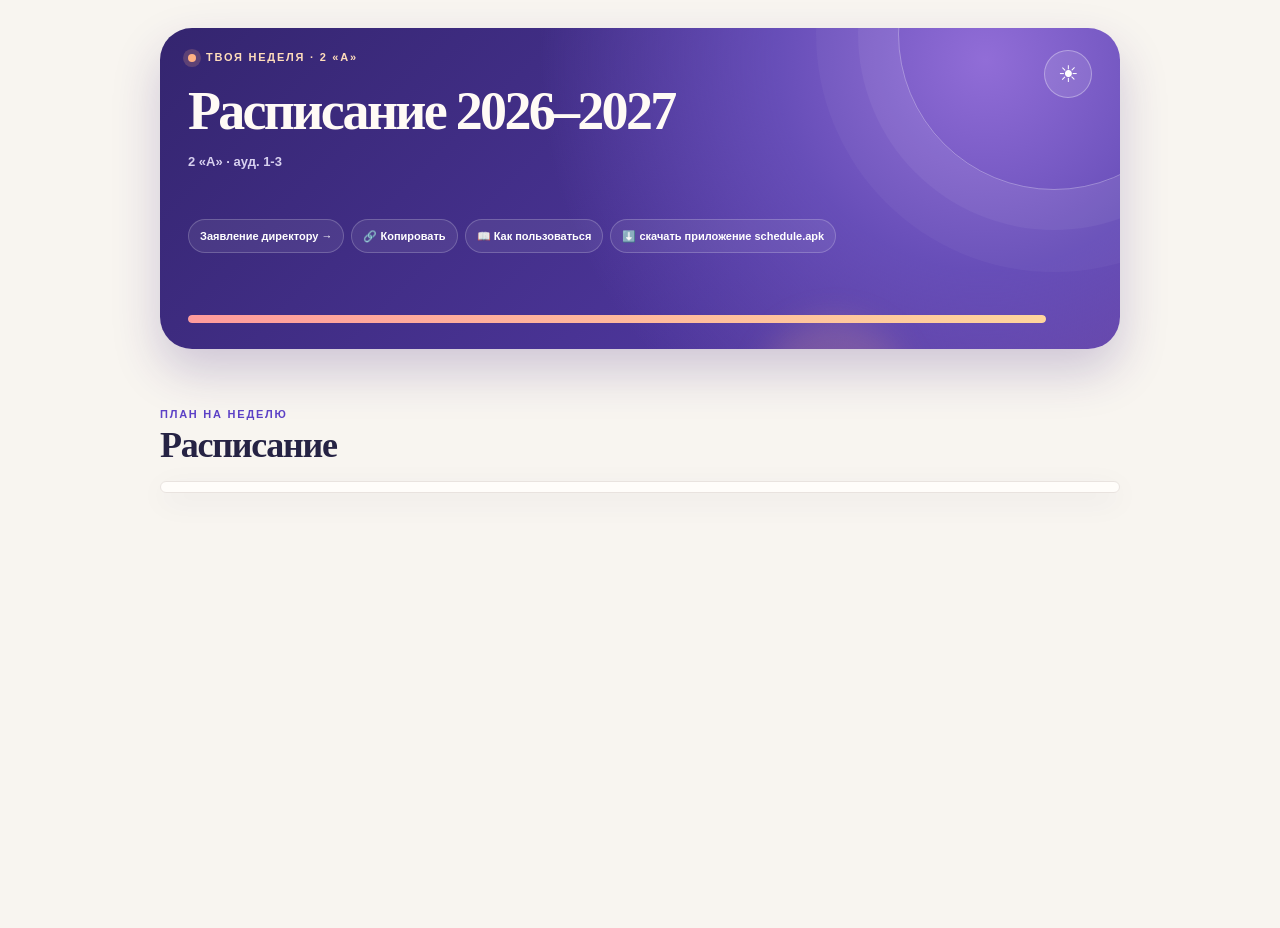
==== commit b9f7d3d2: "feat: обновить интерфейс расписания и навигацию" ====
--- a/index.html
+++ b/index.html
@@ -39,6 +39,7 @@
 <section class="day-hero" aria-label="Обзор дня">
 <div class="header">
   <div>
+    <div class="hero-kicker"><span class="kicker-dot"></span> ТВОЯ НЕДЕЛЯ · 2 «А»</div>
     <h1>Расписание 2026–2027</h1>
     <div class="sub">2 «А» · ауд. 1-3</div>
     <div class="date" id="dateDisplay" data-clock></div>
@@ -49,7 +50,7 @@
       <a id="webApkLink" href="https://github.com/vividlyvividlife/schedule/releases/latest/download/schedule.apk" style="font-size:12px;color:var(--accent);text-decoration:none;">⬇️ скачать приложение schedule.apk</a>
     </div>
   </div>
-  <button class="theme-btn" onclick="toggleTheme()" title="Тёмная тема">☀</button>
+  <button class="theme-btn" onclick="toggleTheme()" title="Переключить тему" aria-label="Переключить тему">☀</button>
 </div>
 
 <div class="toggles" id="togglesContainer"></div>
@@ -65,7 +66,8 @@
 
 <div class="countdowns" id="countdowns"></div>
 
-<div class="day-tabs" id="dayTabs"></div>
+<div class="schedule-heading"><div><div class="section-kicker">ПЛАН НА НЕДЕЛЮ</div><h2 id="selectedDayLabel">Расписание</h2></div><span id="daySummary" class="day-summary"></span></div>
+<nav class="day-tabs" id="dayTabs" aria-label="Дни недели"></nav>
 
 <div class="day-content" id="dayContent"></div>
 
--- a/style.css
+++ b/style.css
@@ -784,148 +784,186 @@
 }
 .modal-label { position: relative; }
 
-/* Studio redesign: shared offline presentation layer. */
+/* Kinetic notebook: shared presentation for web and Android assets. */
 :root {
-  --bg:#f0f4f3; --card:#fff; --text:#192e35; --muted:#61767c;
-  --accent:#167d70; --line:#dce7e4; --active-bg:#e7f4ef;
-  --shadow:0 4px 20px rgba(23,54,49,.045); --progress-fill:#d9eee8;
+  --bg:#f8f5f0; --card:#fffdfa; --text:#262344; --muted:#77728c;
+  --accent:#5d42c7; --line:#e9e3df; --active-bg:#eee8ff;
+  --shadow:0 8px 30px rgba(48,34,83,.065); --progress-fill:#eadfff;
 }
 .dark {
-  --bg:#101b23; --card:#192a33; --text:#edf5f2; --muted:#a1b6bb;
-  --accent:#8ee0c3; --line:#30454e; --active-bg:#223f43;
-  --shadow:0 4px 24px rgba(0,0,0,.12); --progress-fill:#284b48;
+  --bg:#171427; --card:#221e35; --text:#f8f4ff; --muted:#b4adc8;
+  --accent:#c4a8ff; --line:#3b3453; --active-bg:#352955;
+  --shadow:0 8px 30px rgba(0,0,0,.16); --progress-fill:#4b396f;
   color-scheme:dark;
 }
-body { background:var(--bg); font-family:Inter, ui-sans-serif, -apple-system, BlinkMacSystemFont,'Segoe UI',sans-serif; -webkit-font-smoothing:antialiased; }
+body { background:var(--bg); color:var(--text); font-family:ui-sans-serif,-apple-system,BlinkMacSystemFont,"Segoe UI",sans-serif; -webkit-font-smoothing:antialiased; }
 button,input,select { font:inherit; }
 button,a,input,select { -webkit-tap-highlight-color:transparent; }
 button { touch-action:manipulation; }
-button:focus-visible,a:focus-visible,input:focus-visible,select:focus-visible,.day-tab:focus-visible { outline:3px solid #36ad94; outline-offset:4px; }
-.day-hero { position:relative; overflow:hidden; isolation:isolate; animation:surface-in .45s ease-out; max-width:900px; margin:24px auto 20px; padding:14px 16px 24px; border-radius:30px; background:linear-gradient(120deg,#183940,#122b36 64%,#204b4e); box-shadow:0 18px 42px #17383320; --accent:#a5ecd2; --muted:#bdd3d7; --line:#ffffff26; --card:#25434c; --text:#f4faf8; --active-bg:#345c60; color:var(--text); }
-.day-hero::before { content:''; position:absolute; z-index:-1; pointer-events:none; width:280px; height:280px; border:1px solid #a7e7d51c; border-radius:50%; right:5%; top:5px; box-shadow:0 0 0 34px #a7e7d509,0 0 0 70px #a7e7d505; clip-path:inset(0 -80px 0 -80px); }
-.header { padding:20px 16px 22px; gap:16px; }
-.header>div:first-child { min-width:0; flex:1; }
-.header h1 { font-size:clamp(26px,4vw,40px); font-weight:750; letter-spacing:-1.5px; line-height:1.15; max-width:620px; }
-.header .sub { font-size:12px; font-weight:650; letter-spacing:1.5px; text-transform:uppercase; margin-top:12px; }
-.header .date { font-size:15px; font-weight:500; margin-top:9px; font-variant-numeric:tabular-nums; }
-.header-links { margin-top:20px!important; gap:6px 14px!important; }
-.header-links a,.header-links button { font-size:11px!important; min-height:32px; display:inline-flex; align-items:center; opacity:.85; line-height:1.4; }
-.header-links a:hover { opacity:1; text-decoration:underline!important; }
-.header-links button { padding:5px 9px!important; border-radius:8px!important; }
-.theme-btn { width:46px; height:46px; border-radius:15px; background:#ffffff0d; color:inherit; border:1px solid var(--line); font-size:23px; }
-.toggles { gap:8px; padding-bottom:20px; }
-.toggle-item { border:1px solid var(--line); border-radius:12px; padding:9px 11px; gap:8px; font-size:12px; font-weight:550; color:var(--text); background:#ffffff06; min-height:44px; }
-.toggle { width:34px; height:20px; }
-.toggle-slider::before { width:14px; height:14px; box-shadow:none; }
-.toggle input:checked+.toggle-slider::before { transform:translateX(14px); }
-.toggle input:checked+.toggle-slider { background:#56b99e; }
-.toggle input:focus-visible+.toggle-slider { outline:3px solid #a5ecd2; outline-offset:3px; }
-.status { font-size:14px; line-height:1.7; padding-bottom:12px; }
-.status .highlight { font-weight:750; }
-.progress-wrap { padding-bottom:0; gap:12px; }
-.progress-bar { height:7px; border:0; background:#ffffff19; border-radius:20px; }
-.progress-fill { background:linear-gradient(90deg,#53b49d,#b2f2d9); border-radius:20px; }
-.progress-label { font-size:12px; font-weight:700; }
-.countdowns { display:grid; grid-template-columns:repeat(3,minmax(0,1fr)); gap:10px; padding:0 0 24px; }
-.countdown-item { border:1px solid var(--line); padding:16px; margin:0; border-radius:18px; font-size:12px; font-weight:600; min-width:0; line-height:1.6; box-shadow:var(--shadow); }
+button:focus-visible,a:focus-visible,input:focus-visible,select:focus-visible { outline:3px solid #f29477; outline-offset:3px; }
+.day-hero {
+  --text:#fffaf5; --muted:#d7d0ef; --accent:#ffd6a4; --line:#ffffff35;
+  --card:#5442a1; --active-bg:#ffffff26;
+  position:relative; isolation:isolate; overflow:hidden; max-width:960px; margin:28px auto 24px;
+  padding:22px 28px 26px; border-radius:32px; color:var(--text);
+  background:radial-gradient(circle at 86% 10%,#916dd7 0,#674eb8 24%,transparent 51%),linear-gradient(135deg,#34256f,#4c3599 64%,#6843a0);
+  box-shadow:0 22px 48px rgba(57,34,121,.22);
+  animation:hero-arrive .65s cubic-bezier(.19,1,.22,1) both;
+}
+.day-hero::before,.day-hero::after { content:""; position:absolute; pointer-events:none; z-index:-1; border-radius:50%; }
+.day-hero::before { width:310px; height:310px; right:-90px; top:-150px; border:1px solid #ffffff50; box-shadow:0 0 0 40px #ffffff0d,0 0 0 82px #ffffff09; animation:orbit-breathe 9s ease-in-out infinite alternate; }
+.day-hero::after { width:150px; height:150px; right:22%; bottom:-120px; background:#fcb78b2c; filter:blur(16px); animation:orbit-breathe 12s ease-in-out infinite alternate-reverse; }
+.header { max-width:none; padding:0; gap:24px; align-items:flex-start; }
+.header>div:first-child { flex:1; min-width:0; }
+.hero-kicker,.section-kicker { font-size:11px; font-weight:800; letter-spacing:.16em; line-height:1.4; }
+.hero-kicker { color:#ffddbb; display:flex; align-items:center; gap:10px; margin-bottom:18px; }
+.kicker-dot { display:inline-block; width:8px; height:8px; border-radius:50%; background:#ffb084; box-shadow:0 0 0 5px #ffb08433; animation:dot-glow 3s ease-in-out infinite; }
+.header h1 { font-family:Georgia,"Times New Roman",serif; font-size:clamp(34px,4.6vw,54px); font-weight:600; letter-spacing:-.05em; line-height:1.04; max-width:660px; text-wrap:balance; }
+.header .sub { font-size:13px; font-weight:650; color:var(--muted); margin-top:12px; }
+.header .date { display:inline-block; color:#ffdfad; font-size:14px; font-weight:700; font-variant-numeric:tabular-nums; margin-top:12px; }
+.header-links { margin-top:24px!important; display:flex; flex-wrap:wrap; gap:7px!important; }
+.header-links a,.header-links button { display:inline-flex; align-items:center; min-height:34px; padding:6px 11px!important; border:1px solid #ffffff33!important; border-radius:999px!important; background:#ffffff13!important; color:#fff!important; font-size:11px!important; font-weight:600; text-decoration:none!important; transition:background .2s,transform .2s; }
+.header-links a:hover,.header-links button:hover { background:#ffffff30!important; transform:translateY(-2px); }
+.theme-btn { width:48px; height:48px; flex-shrink:0; border:1px solid #ffffff55; border-radius:50%; background:#ffffff1c; color:#fff; font-size:23px; transition:transform .35s cubic-bezier(.18,.89,.32,1.4),background .2s; }
+.theme-btn:hover { background:#ffffff32; transform:rotate(-24deg) scale(1.08); }
+.theme-btn:active { transform:rotate(30deg) scale(.88); }
+.toggles { max-width:none; padding:26px 0 20px; gap:9px; }
+.toggle-item { min-height:42px; display:flex; align-items:center; gap:8px; padding:7px 12px; border:1px solid #ffffff2b; border-radius:12px; background:#ffffff12; color:#fff; font-size:12px; font-weight:600; }
+.toggle { width:38px; height:22px; }
+.toggle-slider { border-radius:20px; background:#ffffff55; }
+.toggle-slider::before { width:16px; height:16px; }
+.toggle input:checked+.toggle-slider { background:#ffbd91; }
+.toggle input:checked+.toggle-slider::before { transform:translateX(16px); background:#362373; }
+.toggle input:focus-visible+.toggle-slider { outline:3px solid #ffbf99; outline-offset:3px; }
+.status { max-width:none; padding:0 0 16px; font-size:15px; line-height:1.6; color:#f9f5ff; }
+.status .highlight { color:#ffdaa6; font-weight:800; }
+.progress-wrap { max-width:none; padding:0; gap:14px; }
+.progress-bar { height:8px; background:#ffffff2f; border:0; border-radius:99px; }
+.progress-fill { border-radius:99px; background:linear-gradient(90deg,#ff9b9c,#ffd59d); box-shadow:0 0 16px #ffbb9d83; transition:width .7s cubic-bezier(.2,.8,.2,1); }
+.progress-label { color:#fff; font-size:12px; font-weight:750; }
+.countdowns { max-width:960px; display:grid; grid-template-columns:repeat(3,minmax(0,1fr)); gap:12px; padding:0; margin:0 auto 34px; }
+.countdown-item { min-width:0; min-height:76px; margin:0; padding:15px 18px; border:1px solid var(--line); border-radius:18px; background:var(--card); box-shadow:var(--shadow); font-size:12px; line-height:1.5; font-weight:650; transition:transform .25s,box-shadow .25s; }
 .countdown-item:nth-child(2) { background:var(--active-bg); }
+.countdown-item.holiday-today,.countdown-item.active-holiday { border-color:#f2b89e; background:var(--card); }
 .mini-progress { height:5px; margin-top:4px; }
-.mini-progress-fill { background:linear-gradient(90deg,#258f7d,#80cdb0); }
-.day-tabs { padding:7px; margin:0 auto 18px; background:var(--card); border:1px solid var(--line); border-radius:18px; gap:5px; position:sticky; top:8px; z-index:10; box-shadow:var(--shadow); }
-.day-tab { border:0; border-radius:12px; min-height:46px; display:flex; align-items:center; justify-content:center; font-size:13px; background:transparent; }
-.day-tab[data-day].active { background:var(--text); color:var(--card); box-shadow:0 4px 10px #142f3420; }
+.mini-progress-fill { background:linear-gradient(90deg,#7450d1,#f0a1a2); }
+.schedule-heading { max-width:960px; margin:0 auto 14px; display:flex; align-items:end; justify-content:space-between; gap:16px; }
+.section-kicker { color:var(--accent); margin-bottom:3px; }
+.schedule-heading h2 { font-family:Georgia,"Times New Roman",serif; font-size:clamp(27px,4vw,36px); font-weight:600; letter-spacing:-.035em; line-height:1.15; }
+.day-summary { color:var(--muted); font-size:13px; font-weight:650; white-space:nowrap; padding-bottom:5px; }
+.day-tabs { max-width:960px; margin:0 auto 20px; padding:5px; border:1px solid var(--line); border-radius:17px; background:var(--card); box-shadow:var(--shadow); position:sticky; top:8px; z-index:20; gap:3px; }
+.day-tab { min-height:48px; padding:8px; border:0; border-radius:12px; background:transparent; color:var(--muted); font-size:13px; font-weight:800; transition:background .25s,color .25s,transform .25s,box-shadow .25s; }
+.day-tab[data-day].active { background:#5a3db4; color:#fff; border:0; box-shadow:0 5px 14px #4c31913a; transform:translateY(-1px); }
 .day-tab.today:not(.active) { background:var(--active-bg); color:var(--accent); }
-.day-content { padding:0 0 40px; }
-.lesson { border:1px solid var(--line); border-radius:18px; margin-bottom:10px; box-shadow:var(--shadow); transition:transform .2s,box-shadow .2s,border-color .2s; }
-.lesson-body { padding:17px 15px; gap:10px; }
-.lesson-icon { width:40px; height:40px; border-radius:13px; font-size:21px; background:var(--active-bg); }
-.lesson-num { font-size:11px; min-width:14px; padding-top:3px; }
-.lesson-subject { font-size:16px; font-weight:680; line-height:1.4; margin:4px 0; letter-spacing:-.3px; overflow-wrap:anywhere; }
-.lesson-time,.merge-time { font-size:12px; font-weight:650; font-variant-numeric:tabular-nums; letter-spacing:.15px; }
-.lesson-room,.merge-room { font-size:12px; line-height:1.6; }
-.lesson-teacher { font-style:normal; font-size:12px; margin-top:2px; }
-.lesson-location { opacity:1; }
-.lesson-countdown,.merge-countdown { margin-top:6px; font-size:12px; }
-.lesson.current { border-color:var(--accent); box-shadow:0 0 0 2px var(--active-bg),0 10px 25px #167d7012; }
-.lesson.past,.merge-card.past { opacity:.63; }
-.lesson.current .row-progress,.merge-row .row-progress { opacity:.55; }
-.merge-card { border-radius:18px; border:1px solid var(--line); border-left:3px solid #c99e66; margin-bottom:10px; box-shadow:var(--shadow); }
-.merge-row { padding:16px; gap:12px; border-radius:16px; }
-.merge-icon { width:34px; height:34px; border-radius:11px; }
-.merge-subj { font-size:15px; line-height:1.45; margin:4px 0; letter-spacing:-.2px; overflow-wrap:anywhere; }
-.merge-label { font-size:9px; padding:3px 7px; border-radius:6px; letter-spacing:.7px; margin-bottom:5px; }
+.day-tab:active { transform:scale(.93); }
+.day-content { max-width:960px; margin:0 auto; padding:0 0 40px; touch-action:pan-y; }
+.day-panel.active { animation:panel-enter .4s cubic-bezier(.2,.8,.2,1) both; }
+.lesson,.merge-card { position:relative; border:1px solid var(--line); border-radius:18px; margin-bottom:10px; background:var(--card); box-shadow:var(--shadow); transition:transform .28s cubic-bezier(.2,.8,.2,1),box-shadow .28s,border-color .28s; }
+.lesson { overflow:hidden; }
+.lesson::before { content:""; position:absolute; left:0; top:0; bottom:0; width:4px; background:#d3c7f0; z-index:2; }
+.lesson[style*="border-left"]::before { display:none; }
+.lesson.current { border-color:#9a75eb; box-shadow:0 0 0 2px #9d76e625,0 12px 28px #4b2e8b19; }
+.lesson.current::before { background:#f99a83; }
+.lesson.next::before { background:#b694ed; }
+.lesson.past,.merge-card.past { opacity:.66; }
+.lesson-body { padding:17px 18px; gap:13px; align-items:center; }
+.lesson-icon { width:46px; height:46px; border-radius:15px; background:var(--active-bg); font-size:21px; }
+.lesson-icon.grid { font-size:13px; }
+.lesson-num { align-self:flex-start; color:var(--accent); font-size:11px; font-weight:800; min-width:18px; padding-top:7px; }
+.lesson-info { min-width:0; }
+.lesson-time,.merge-time { font-size:12px; font-weight:750; font-variant-numeric:tabular-nums; color:var(--muted); }
+.lesson-subject { font-size:16px; font-weight:760; letter-spacing:-.025em; line-height:1.35; margin:4px 0; overflow-wrap:anywhere; }
+.lesson-room,.merge-room,.lesson-teacher,.lesson-location { font-size:12px; line-height:1.5; }
+.lesson-teacher { font-style:normal; color:var(--accent); }
+.lesson-countdown,.merge-countdown { display:inline-flex; margin-top:7px; padding:4px 9px; border-radius:7px; background:var(--active-bg); color:var(--accent); font-size:11px; font-weight:800; }
+.lesson.current .row-progress,.merge-row .row-progress { opacity:.6; }
+.merge-card { overflow:visible; border-left:4px solid #f3a089; }
+.merge-row { padding:16px 18px; gap:12px; border-radius:16px; }
+.merge-row+.merge-row { border-top:1px dashed var(--line); }
+.merge-icon { width:38px; height:38px; border-radius:12px; }
+.merge-subj { font-size:15px; font-weight:750; line-height:1.4; margin:4px 0; overflow-wrap:anywhere; }
+.merge-label { border-radius:6px; padding:3px 7px; font-size:9px; letter-spacing:.07em; }
 .merge-label.school,.merge-label.custom { background:var(--active-bg); color:var(--accent); }
-.diary-day-name { font-size:13px; letter-spacing:.1px; }
-.weekend-msg { background:var(--card); border:1px dashed var(--line); border-radius:20px; font-size:16px; padding:30px 20px; }
-.bell-btn { min-width:36px; min-height:40px; border-radius:10px; opacity:.7; font-size:16px; padding:4px; }
+.weekend-msg { border:1px dashed #d9c5e8; border-radius:20px; background:var(--card); padding:36px 20px; font-size:17px; }
+.weekend-msg .emoji { filter:drop-shadow(0 7px 11px #b18bd04a); }
+.edit-bar { max-width:960px; padding:0 0 12px; }
+.add-btn { min-height:52px; border:1px dashed #a993db; border-radius:14px; background:var(--active-bg); color:var(--accent); font-weight:750; }
+.export-btn,.edit-toggle,.sync-btn { min-height:44px; border-radius:12px; }
+.bell-btn { min-width:38px; min-height:40px; border-radius:10px; opacity:.75; }
 .bell-btn.bell-active { background:var(--active-bg); }
-.edit-actions { gap:5px; }
-.edit-btn-sm { width:38px; height:40px; border-radius:10px; border:1px solid var(--line); }
-.add-btn { min-height:48px; border-width:1px; border-radius:15px; color:var(--accent); background:var(--active-bg); }
-.export-btn,.edit-toggle,.sync-btn { min-height:44px; border-width:1px; border-radius:12px; }
-.modal-overlay,.reminder-dialog-overlay { background:rgba(10,29,35,.56)!important; backdrop-filter:blur(6px); -webkit-backdrop-filter:blur(6px); }
-.modal { max-width:480px; border-radius:26px; border:1px solid var(--line); box-shadow:0 24px 100px #031f3440; animation:surface-in .25s ease-out; }
-.modal-header { padding:22px 22px 14px; }
-.modal-title { font-size:22px; letter-spacing:-.7px; }
-.modal-close { min-width:40px; min-height:40px; border-radius:12px; background:var(--active-bg); font-size:18px; }
+.edit-btn-sm { min-width:38px; height:38px; border-radius:10px; }
+.modal-overlay,.reminder-dialog-overlay { background:#16102b9c!important; backdrop-filter:blur(8px); -webkit-backdrop-filter:blur(8px); }
+.modal { max-width:490px; border:1px solid var(--line); border-radius:26px; box-shadow:0 28px 90px #17102b55; animation:modal-pop .3s cubic-bezier(.2,.8,.2,1) both; }
+.modal-header { padding:22px 22px 12px; }
+.modal-title { font-family:Georgia,"Times New Roman",serif; font-size:24px; font-weight:600; }
+.modal-close { min-width:40px; min-height:40px; border-radius:12px; background:var(--active-bg); }
 .modal-body { padding:0 22px 22px; }
-.modal-label { font-size:12px; margin-top:15px; font-weight:650; }
-.modal-input { min-height:46px; border-width:1px; border-radius:12px; padding:11px 12px; font-size:16px; margin-top:6px; }
+.modal-label { font-size:12px; font-weight:700; margin-top:14px; }
+.modal-input { min-height:46px; margin-top:6px; padding:10px 12px; border-radius:12px; font-size:16px; }
 .modal-input:focus { box-shadow:0 0 0 3px var(--active-bg); }
-.modal-footer { padding:0 22px 22px; gap:8px; flex-wrap:wrap; }
-.modal-btn { min-height:46px; border-radius:12px; padding:10px 17px; }
-.modal-btn-save { background:#167d70; color:#fff; box-shadow:0 5px 14px #167d7020; }
+.modal-footer { padding:0 22px 22px; flex-wrap:wrap; }
+.modal-btn { min-height:46px; border-radius:12px; }
+.modal-btn-save { background:#5a3db4; box-shadow:0 5px 15px #4c319133; }
 .color-swatch { width:34px; height:34px; }
-.color-picker { gap:9px; }
-.ac-dropdown { border-radius:12px; box-shadow:0 12px 32px #112f3420; }
-.reminder-dialog-overlay>div { width:min(440px,100%)!important; border-radius:24px!important; padding:24px!important; border:1px solid var(--line); box-shadow:0 24px 80px #031f3440; }
+.ac-dropdown { border-radius:12px; box-shadow:0 14px 35px #21133a2c; }
+.reminder-dialog-overlay>div { width:min(440px,100%)!important; border-radius:24px!important; padding:24px!important; border:1px solid var(--line); box-shadow:0 24px 80px #17102b55; }
 .reminder-dialog-overlay button { min-height:44px; border-radius:11px!important; }
 .reminder-dialog-overlay input { min-height:44px; font-size:16px!important; min-width:0; }
-.reminder-dialog-overlay .reminder-chip { padding:9px 12px!important; }
-@keyframes surface-in { from { opacity:0; transform:translateY(10px); } to { opacity:1; transform:translateY(0); } }
-.day-panel.active,.diary { animation:surface-in .3s ease-out; }
+@keyframes hero-arrive { from { opacity:0; transform:translateY(20px) scale(.985); } to { opacity:1; transform:translateY(0) scale(1); } }
+@keyframes orbit-breathe { to { transform:translate(-22px,20px) rotate(12deg); } }
+@keyframes dot-glow { 50% { box-shadow:0 0 0 8px #ffb08416; } }
+@keyframes panel-enter { from { opacity:0; transform:translateY(12px); } to { opacity:1; transform:translateY(0); } }
+@keyframes modal-pop { from { opacity:0; transform:translateY(20px) scale(.96); } to { opacity:1; transform:translateY(0) scale(1); } }
 @media(hover:hover) {
-  .lesson:hover { transform:translateY(-2px); box-shadow:0 9px 24px #15393110; border-color:var(--accent); }
-  .day-tab:hover { background:var(--active-bg); }
-  .theme-btn:hover { transform:rotate(-10deg); }
+  .lesson:hover,.merge-card:hover,.countdown-item:hover { transform:translateY(-3px); box-shadow:0 15px 32px #35276b1c; border-color:#bdabe7; }
+  .day-tab:not(.active):hover { background:var(--active-bg); color:var(--accent); }
 }
 @media(min-width:768px) {
-  .diary { gap:24px; }
-  .diary-day { margin-bottom:20px; }
-  .diary-day .diary-day-name { display:flex; align-items:center; background:transparent!important; color:var(--text); border-bottom:1px solid var(--line); border-radius:0; padding:0 2px 12px; margin-bottom:14px; font-size:15px; text-transform:none; letter-spacing:0; }
-  .diary-day-name::before { content:''; width:7px; height:7px; border-radius:50%; background:var(--accent); margin-right:9px; }
-}
-@media(max-width:940px) { .day-hero,.countdowns,.day-tabs,.day-content { margin-left:16px; margin-right:16px; } }
+  .day-tabs { display:flex; }
+  .day-content { padding:0 0 48px; }
+  .diary { display:grid; grid-template-columns:repeat(2,minmax(0,1fr)); gap:25px; }
+  .diary-day { margin-bottom:22px; }
+  .diary-day-name,.diary-day:nth-child(n) .diary-day-name { display:block; width:100%; margin:0 0 12px; padding:0 0 9px; border:0; border-bottom:1px solid var(--line); border-radius:0; background:transparent!important; color:var(--text); font-family:Georgia,"Times New Roman",serif; font-size:20px; font-weight:600; text-transform:none; letter-spacing:-.02em; }
+  .diary-day-name::before { content:""; display:inline-block; width:8px; height:8px; margin-right:10px; border-radius:50%; background:#f19f89; vertical-align:middle; }
+}
+@media(max-width:1000px) { .day-hero,.countdowns,.schedule-heading,.day-tabs,.day-content,.edit-bar { margin-left:18px; margin-right:18px; } }
 @media(max-width:767px) {
-  .day-hero { margin-top:12px; border-radius:24px; padding:8px 0 20px; }
-  .header { padding:18px 18px; gap:10px; }
-  .header h1 { font-size:29px; letter-spacing:-1px; }
-  .header .sub { font-size:10px; letter-spacing:1px; }
+  .day-hero { margin-top:12px; padding:20px 19px 23px; border-radius:25px; }
+  .hero-kicker { margin-bottom:13px; font-size:10px; }
+  .header h1 { font-size:clamp(31px,9vw,43px); }
+  .header .sub { font-size:12px; }
   .header .date { font-size:13px; }
-  .header-links { margin-top:12px!important; gap:2px 10px!important; }
-  .header-links a,.header-links button { font-size:10px!important; }
-  .theme-btn { width:40px; height:40px; border-radius:12px; }
-  .toggles { gap:7px; padding:0 18px 16px; }
-  .toggle-item { padding:7px 9px; font-size:11px; }
-  .status,.progress-wrap { padding-left:18px; padding-right:18px; }
-  .status { font-size:12px; }
-  .countdowns { gap:7px; padding-bottom:18px; }
-  .countdown-item { padding:12px 10px; font-size:10px; border-radius:14px; gap:5px; }
-  .lesson-body { padding:16px 12px; gap:8px; flex-wrap:wrap; }
-  .lesson-info { flex-basis:calc(100% - 145px); }
-  .lesson-icon { width:34px; height:36px; font-size:18px; }
-  .lesson-icon.grid { font-size:12px; }
+  .theme-btn { width:43px; height:43px; font-size:20px; }
+  .header-links { margin-top:17px!important; gap:6px!important; }
+  .header-links a,.header-links button { min-height:32px; font-size:10px!important; padding:5px 9px!important; }
+  .toggles { gap:7px; padding:21px 0 17px; }
+  .toggle-item { min-height:39px; font-size:11px; padding:6px 9px; }
+  .status { font-size:13px; padding-bottom:13px; }
+  .countdowns { grid-template-columns:repeat(2,minmax(0,1fr)); margin-bottom:27px; gap:8px; }
+  .countdown-item { min-height:62px; padding:12px; font-size:11px; border-radius:14px; }
+  .schedule-heading { margin-bottom:12px; }
+  .day-tabs { overflow-x:auto; justify-content:flex-start; scrollbar-width:none; padding:5px; margin-bottom:16px; }
+  .day-tabs::-webkit-scrollbar { display:none; }
+  .day-tab { flex:0 0 48px; min-width:48px; min-height:46px; }
+  .lesson-body { padding:15px 12px; gap:8px; flex-wrap:nowrap; }
+  .lesson-icon { width:36px; height:38px; flex:0 0 36px; font-size:18px; }
+  .lesson-icon.grid { font-size:11px; }
+  .lesson-num { min-width:13px; font-size:10px; }
   .lesson-subject { font-size:15px; }
+  .merge-row { padding:14px 12px; gap:8px; }
+  .merge-icon { width:31px; height:31px; font-size:16px; }
   .merge-actions { flex-wrap:wrap; max-width:80px; }
-  .merge-row { padding:14px 12px; gap:8px; }
-  .modal-overlay { padding:12px; align-items:flex-end; }
-  .modal { max-height:calc(100dvh - 24px); border-radius:24px; }
+  .modal-overlay { padding:10px; align-items:flex-end; }
+  .modal { max-height:calc(100dvh - 20px); border-radius:22px; }
   .modal-footer { position:sticky; bottom:0; background:var(--card); padding-top:12px; border-top:1px solid var(--line); }
 }
-@media(max-width:360px) {
-  .day-hero,.countdowns,.day-tabs,.day-content { margin-left:10px; margin-right:10px; }
-  .header h1 { font-size:25px; }
+@media(max-width:380px) {
+  .day-hero,.countdowns,.schedule-heading,.day-tabs,.day-content,.edit-bar { margin-left:10px; margin-right:10px; }
+  .day-hero { padding:18px 15px 21px; }
+  .header h1 { font-size:30px; }
+  .day-tab { flex-basis:45px; min-width:45px; }
+  .lesson-body { gap:6px; }
+  .lesson-icon { width:32px; flex-basis:32px; }
   .countdowns { grid-template-columns:1fr; }
-  .countdown-item { min-height:48px; font-size:12px; }
-}
-@media(prefers-reduced-motion:reduce) { *,*::before,*::after { animation:none!important; transition:none!important; scroll-behavior:auto!important; } }
+}
+@media(prefers-reduced-motion:reduce) { *,*::before,*::after { animation-duration:.01ms!important; animation-iteration-count:1!important; transition-duration:.01ms!important; scroll-behavior:auto!important; } }
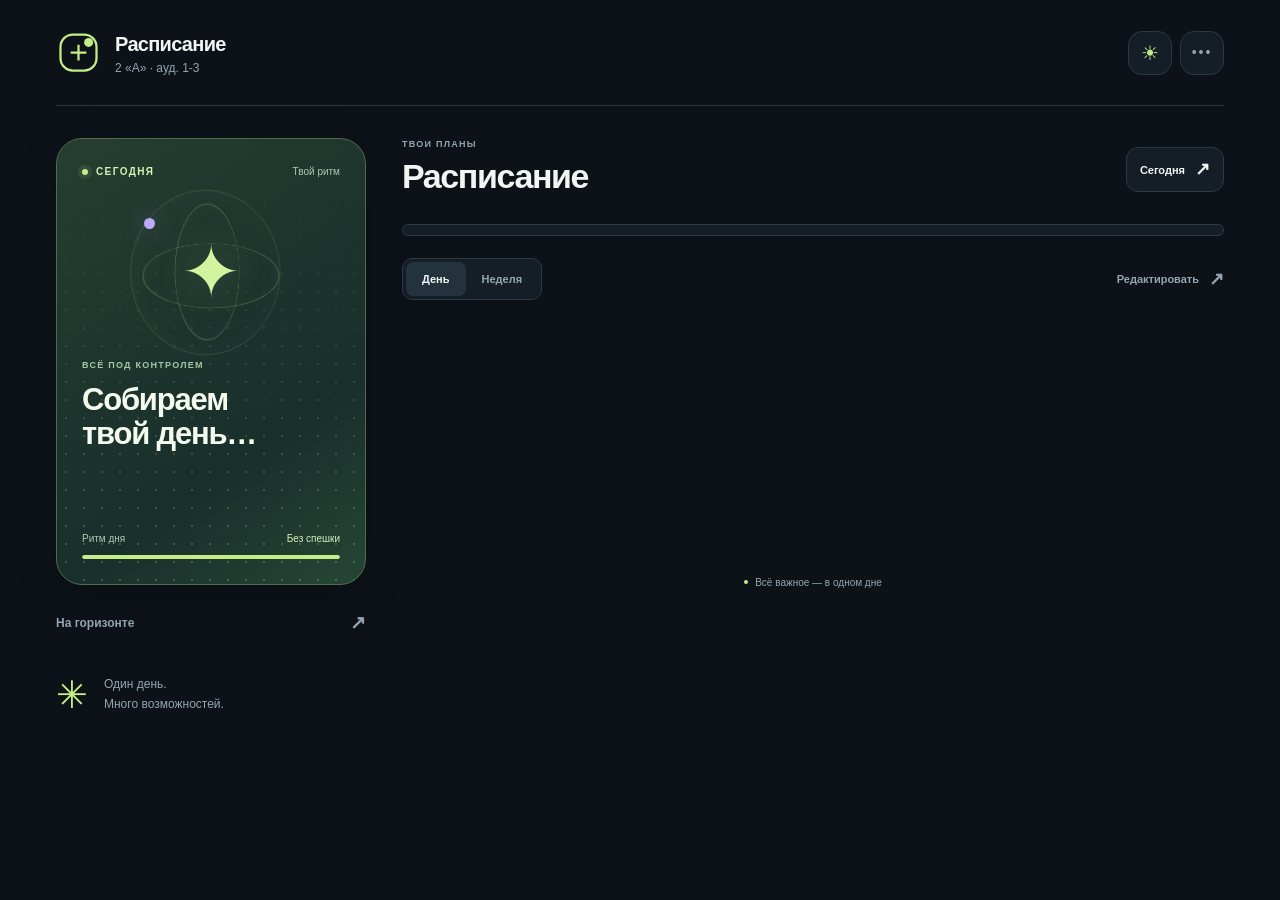
==== commit c6230b3c: "feat: интерфейс Orbit, общий движок расписания и исправления редактора" ====
--- a/index.html
+++ b/index.html
@@ -17,7 +17,7 @@
 <meta name="twitter:title" content="Расписание 2А · 2026–2027">
 <meta name="twitter:description" content="Расписание уроков 2 «А» класс · ауд. 1-3">
 <meta name="twitter:image" content="https://vividlyvividlife.github.io/schedule/og-image.png">
-<link rel="stylesheet" href="style.css?v=7">
+<link rel="stylesheet" href="app.css?v=10">
 <!-- Yandex.Metrika counter (только веб: в Android-приложении не активируется) -->
 <script type="text/javascript">
     if (!window.Android) {
@@ -34,54 +34,52 @@
 <noscript><div><img src="https://mc.yandex.ru/watch/112500984" style="position:absolute; left:-9999px;" alt="" /></div></noscript>
 <!-- /Yandex.Metrika counter -->
 </head>
-<body>
+<body class="dark">
 
-<section class="day-hero" aria-label="Обзор дня">
-<div class="header">
-  <div>
-    <div class="hero-kicker"><span class="kicker-dot"></span> ТВОЯ НЕДЕЛЯ · 2 «А»</div>
-    <h1>Расписание 2026–2027</h1>
-    <div class="sub">2 «А» · ауд. 1-3</div>
-    <div class="date" id="dateDisplay" data-clock></div>
-    <div class="header-links" style="margin-top:4px;display:flex;align-items:center;gap:8px;flex-wrap:wrap;">
-      <a href="https://vividlyvividlife.github.io/schedule/zayavlenie.html" target="_blank" style="font-size:12px;color:var(--accent);text-decoration:none;">Заявление директору →</a>
-      <button onclick="navigator.clipboard.writeText('https://vividlyvividlife.github.io/schedule/zayavlenie.html').then(()=>this.textContent='✓')" style="font-size:11px;background:none;border:1px solid var(--line);color:var(--muted);border-radius:4px;padding:2px 6px;cursor:pointer;">🔗 Копировать</button>
-      <a id="webDocsLink" href="https://github.com/vividlyvividlife/schedule#-как-пользоваться" target="_blank" style="font-size:12px;color:var(--accent);text-decoration:none;">📖 Как пользоваться</a>
-      <a id="webApkLink" href="https://github.com/vividlyvividlife/schedule/releases/latest/download/schedule.apk" style="font-size:12px;color:var(--accent);text-decoration:none;">⬇️ скачать приложение schedule.apk</a>
-    </div>
+<div class="app-shell">
+<header class="appbar header">
+  <div class="brand-mark" aria-hidden="true"><svg viewBox="0 0 40 40" fill="none"><rect x="4" y="4" width="32" height="32" rx="11" stroke="currentColor" stroke-width="2"/><path d="M13 20h14M20 13v14" stroke="currentColor" stroke-width="2"/><circle cx="29" cy="11" r="4" fill="currentColor"/></svg></div>
+  <div class="brand-copy"><h1 id="headerTitle">Расписание</h1><div class="sub" id="headerSubtitle">2 «А» · ауд. 1-3</div><span class="date" id="dateDisplay" data-clock></span></div>
+  <div class="appbar-actions">
+    <button type="button" class="theme-btn icon-button" onclick="toggleTheme()" aria-label="Переключить тему">☀</button>
+    <details class="resource-menu"><summary aria-label="Полезные ссылки">•••</summary><div class="header-links">
+      <a href="https://evkidey123.github.io/schedule/zayavlenie.html" target="_blank" rel="noopener">Заявление директору ↗</a>
+      <a id="webDocsLink" href="https://github.com/evkidey123/schedule#-как-пользоваться" target="_blank" rel="noopener">Как пользоваться ↗</a>
+      <a id="webApkLink" href="https://github.com/vividlyvividlife/schedule/releases/latest/download/schedule.apk">APK — предыдущая версия 1.3</a>
+    </div></details>
   </div>
-  <button class="theme-btn" onclick="toggleTheme()" title="Переключить тему" aria-label="Переключить тему">☀</button>
-</div>
-
-<div class="toggles" id="togglesContainer"></div>
-
-<div class="status" id="status"></div>
-
-<div class="progress-wrap">
-  <div class="progress-bar"><div class="progress-fill" id="progressFill"></div></div>
-  <div class="progress-label" id="progressLabel"></div>
-</div>
-
-</section>
-
-<div class="countdowns" id="countdowns"></div>
-
-<div class="schedule-heading"><div><div class="section-kicker">ПЛАН НА НЕДЕЛЮ</div><h2 id="selectedDayLabel">Расписание</h2></div><span id="daySummary" class="day-summary"></span></div>
-<nav class="day-tabs" id="dayTabs" aria-label="Дни недели"></nav>
-
-<div class="day-content" id="dayContent"></div>
-
-<div class="edit-bar" id="editBar" style="display:none;">
-  <button class="add-btn" id="addBtn" onclick="showAddModal()" style="display:none;">+ Добавить урок</button>
+</header>
+<main class="workspace">
+  <aside class="overview" aria-label="Обзор сегодняшнего дня">
+    <section class="focus-card" id="focusCard" data-state="free">
+      <div class="focus-topline"><span class="eyebrow"><i class="live-dot"></i> СЕГОДНЯ</span><span class="focus-date">Твой ритм</span></div>
+      <div class="orbit-art" aria-hidden="true"><div class="orbit-ring ring-one"></div><div class="orbit-ring ring-two"></div><div class="orbit-ring ring-three"></div><div class="orbit-core">✦</div><span class="orbit-satellite"></span></div>
+      <div class="focus-copy"><span class="eyebrow" id="focusEyebrow">ВСЁ ПОД КОНТРОЛЕМ</span><h2 id="focusTitle">Собираем твой день…</h2><div class="status" id="status"></div></div>
+      <div class="progress-wrap"><div class="progress-caption"><span>Ритм дня</span><span id="progressLabel">Без спешки</span></div><div class="progress-bar"><div id="progressFill" class="progress-fill"></div></div></div>
+    </section>
+    <section class="milestones" aria-label="До каникул и праздников"><div class="aside-heading"><span>На горизонте</span><span aria-hidden="true">↗</span></div><div class="countdowns" id="countdowns"></div></section>
+    <div class="aside-note"><span aria-hidden="true">✳</span><p>Один день.<br>Много возможностей.</p></div>
+  </aside>
+  <section class="planner" aria-label="План занятий">
+    <div class="planner-heading"><div><span class="eyebrow section-kicker">ТВОИ ПЛАНЫ</span><h2 id="selectedDayLabel">Расписание</h2><span id="daySummary" class="day-summary"></span></div><button type="button" class="text-button today-button" id="todayBtn" onclick="switchDay(getTodayIndex())">Сегодня <span aria-hidden="true">↗</span></button></div>
+    <div class="planner-navigation"><nav class="day-tabs" id="dayTabs" aria-label="Дни недели"></nav></div>
+    <div class="planner-toolbar"><div class="view-switch" aria-label="Вид расписания"><button type="button" data-view-button="day" onclick="setScheduleView('day')" class="active" aria-pressed="true">День</button><button type="button" data-view-button="week" onclick="setScheduleView('week')" aria-pressed="false">Неделя</button></div><button type="button" id="editModeBtn" class="text-button edit-mode-button" onclick="toggleEditMode()" aria-pressed="false">Редактировать <span aria-hidden="true">↗</span></button></div>
+    <div class="toggles" id="togglesContainer" aria-label="Фильтры занятий"></div>
+    <div class="day-content" id="dayContent" aria-label="Занятия выбранного дня"></div>
+    <div class="edit-bar" id="editBar" style="display:none"><button type="button" class="add-btn" id="addBtn" onclick="showAddModal()" style="display:none">＋ Добавить занятие</button></div>
+    <div class="planner-footer"><span class="footer-dot"></span> Всё важное — в одном дне</div>
+  </section>
+</main>
 </div>
 
 <div class="modal-overlay" id="modalOverlay" style="display:none;" onclick="closeModal()">
-  <div class="modal" onclick="event.stopPropagation()">
+  <div class="modal" role="dialog" aria-modal="true" aria-labelledby="modalTitle" onclick="event.stopPropagation()">
     <div class="modal-header">
       <div class="modal-title" id="modalTitle">Редактировать</div>
-      <button class="modal-close" onclick="closeModal()">✕</button>
+      <button aria-label="Закрыть редактор" class="modal-close" onclick="closeModal()">✕</button>
     </div>
     <div class="modal-body">
+      <p id="modalError" class="form-error" role="alert" hidden></p>
       <label class="modal-label">День
         <select class="modal-input" id="modalDay"></select>
       </label>
@@ -118,32 +116,16 @@
   </div>
 </div>
 
-<script src="engines.js?v=6"></script>
-<script src="script.js?v=6"></script>
+<script src="engines.js?v=10"></script>
+<script src="schedule-core.js?v=10"></script>
+<script src="schedule-ui.js?v=10"></script>
+<script src="script.js?v=10"></script>
 <script>
 // GitHub links are web-only: hide them inside the Android WebView.
 if (window.Android) ["webDocsLink", "webApkLink"].forEach(function(id) {
   var el = document.getElementById(id);
   if (el) el.style.display = "none";
 });
-// Web: show the latest release tag next to the APK link, and call out
-// an update if the visitor last downloaded an older one.
-else fetch("https://api.github.com/repos/vividlyvividlife/schedule/releases/latest")
-  .then(function(r) { return r.json(); })
-  .then(function(d) {
-    var el = document.getElementById("webApkLink");
-    if (!el || !d || !d.tag_name) return;
-    var tag = d.tag_name;
-    el.textContent = "⬇️ скачать приложение schedule.apk " + tag;
-    var seen = null;
-    try { seen = localStorage.getItem("apk_version"); } catch (e) {}
-    if (seen && seen !== tag) {
-      el.textContent = "⬆️ Обновите приложение — вышла версия " + tag;
-      el.style.fontWeight = "bold";
-    }
-    el.addEventListener("click", function() { try { localStorage.setItem("apk_version", tag); } catch (e) {} });
-  })
-  .catch(function() {});
 </script>
 </body>
 </html>
--- a/app.css
+++ b/app.css
@@ -0,0 +1,22 @@
+/* Orbit — one token system and responsive layout for web + Android. */
+:root{--bg:#eef1ef;--card:#fff;--surface:#f4f6f5;--raised:#e5ebe7;--text:#172621;--muted:#65766e;--accent:#355f28;--accent-solid:#c3ed87;--accent-ink:#203018;--line:#dbe3dd;--shadow:0 12px 32px #1c322a08;--active-bg:#e5eedc;--progress-fill:#dceacd;--radius:20px;--ease:cubic-bezier(.2,.8,.2,1)}
+.dark{--bg:#0c1218;--card:#151e26;--surface:#19242d;--raised:#23323d;--text:#f1f5f3;--muted:#94a5af;--accent:#c3ed87;--line:#2a3943;--shadow:0 12px 32px #0000000f;--active-bg:#2a392a;--progress-fill:#304430;color-scheme:dark}
+*{box-sizing:border-box}html{scroll-behavior:smooth}body{margin:0;background:var(--bg);color:var(--text);font-family:Inter,ui-sans-serif,-apple-system,BlinkMacSystemFont,"Segoe UI",sans-serif;font-size:14px;line-height:1.5;-webkit-font-smoothing:antialiased;transition:background .3s,color .3s;padding-bottom:env(safe-area-inset-bottom)}
+button,input,select{font:inherit}button,a,summary,label{-webkit-tap-highlight-color:transparent}button,summary{cursor:pointer}button{touch-action:manipulation;position:relative;overflow:hidden}button svg{width:20px;height:20px;flex-shrink:0}button:focus-visible,a:focus-visible,summary:focus-visible,input:focus-visible,select:focus-visible{outline:3px solid var(--accent);outline-offset:4px}button:disabled{cursor:default}a{color:inherit}h1,h2,h3,p{margin:0}button{color:inherit}button:active{transform:scale(.96)}[hidden]{display:none!important}
+.app-shell{max-width:1240px;margin:auto;padding:0 36px}.appbar{display:flex;gap:14px;align-items:center;min-height:106px;padding:20px 0;border-bottom:1px solid var(--line);margin-bottom:32px}.brand-mark{width:45px;height:45px;flex:0 0 45px;color:var(--accent)}.brand-mark svg{width:100%;height:100%}.brand-copy{flex:1;min-width:0;display:grid;grid-template-columns:auto 1fr;gap:0 14px;align-items:center}.brand-copy h1{font-size:20px;letter-spacing:-.7px;font-weight:800}.brand-copy .sub{font-size:12px;color:var(--muted);grid-column:1}.brand-copy .date{grid-column:2;grid-row:1/3;justify-self:center;font-size:12px;font-variant-numeric:tabular-nums;color:var(--muted)}.appbar-actions{display:flex;align-items:center;gap:8px}.icon-button,.resource-menu summary{border:1px solid var(--line);background:var(--card);border-radius:14px;width:44px;height:44px;display:inline-flex;align-items:center;justify-content:center;color:var(--muted);transition:background .2s,transform .2s,color .2s}.theme-btn{color:var(--accent);font-size:20px}.resource-menu{position:relative;z-index:60}.resource-menu summary{list-style:none;letter-spacing:2px;user-select:none}.resource-menu summary::-webkit-details-marker{display:none}.resource-menu[open] summary{background:var(--raised)}.header-links{position:absolute;right:0;top:54px;width:260px;padding:8px;background:var(--card);border:1px solid var(--line);border-radius:16px;box-shadow:0 16px 48px #0003;animation:menu-in .18s var(--ease)}.header-links a{display:block;padding:12px;border-radius:10px;font-size:12px;text-decoration:none}.header-links a:hover{background:var(--raised)}
+.workspace{display:grid;grid-template-columns:310px minmax(0,1fr);gap:36px;align-items:start}.overview{position:sticky;top:24px}.focus-card{position:relative;isolation:isolate;overflow:hidden;min-height:405px;padding:25px;border:1px solid #526b49;border-radius:26px;background:linear-gradient(145deg,#263d30,#182f2c 68%,#254634);color:#f4faee;box-shadow:0 12px 45px #0002;animation:surface-in .7s var(--ease) both}.focus-card:before{content:"";position:absolute;inset:0;z-index:-1;opacity:.25;background-image:radial-gradient(#bedeaa 1px,transparent 1px);background-size:18px 18px;mask-image:linear-gradient(transparent,#000)}.focus-topline{display:flex;justify-content:space-between;align-items:center}.eyebrow{font-size:10px;font-weight:800;letter-spacing:.14em;line-height:1.5;display:block}.focus-topline .eyebrow{display:flex;align-items:center;gap:8px;color:#d4f4b1}.live-dot{width:6px;height:6px;border-radius:50%;background:#c3ed87;box-shadow:0 0 0 4px #c3ed871a}.focus-date{font-size:10px;color:#a8c7ad}.focus-copy{position:relative;z-index:2}.focus-copy>.eyebrow{color:#a2c7a2;margin-bottom:10px;font-size:9px}.focus-copy h2{font-size:31px;line-height:1.12;letter-spacing:-1.2px;font-weight:750;max-width:265px;text-wrap:balance}.status{margin-top:13px;font-size:12px;line-height:1.7;color:#bdcebf;display:flex;flex-wrap:wrap;gap:3px 12px;min-height:42px}.focus-time{font-weight:750;color:#e9f8d6;font-variant-numeric:tabular-nums}.progress-wrap{margin-top:24px}.progress-caption{display:flex;justify-content:space-between;gap:8px;color:#b2c8b5;font-size:10px;margin-bottom:9px}.progress-caption span:last-child{color:#d6efb8}.progress-bar{height:4px;border-radius:8px;background:#ffffff20;overflow:hidden}.progress-fill{height:100%;background:#c3ed87;box-shadow:0 0 12px #c3ed8760;border-radius:8px;transition:width .65s var(--ease)}
+.orbit-art{position:relative;width:178px;height:170px;margin:8px auto 2px;perspective:500px;pointer-events:none}.orbit-core{position:absolute;inset:0;display:flex;align-items:center;justify-content:center;color:#d2f49f;font-size:72px;text-shadow:0 0 40px #bbec7740;animation:star-turn 16s linear infinite}.orbit-ring{position:absolute;width:136px;height:136px;border:1px solid #c3ed874d;border-radius:50%;left:21px;top:17px;box-shadow:inset 0 0 20px #c3ed8705}.ring-one{transform:rotateX(62deg) rotateZ(-28deg);animation:orbit-one 9s ease-in-out infinite alternate}.ring-two{transform:rotateY(62deg) rotateZ(28deg);animation:orbit-two 11s ease-in-out infinite alternate}.ring-three{width:165px;height:165px;left:6px;top:3px;border-color:#c3ed8725;transform:rotateY(25deg)}.orbit-satellite{position:absolute;left:22px;top:31px;width:11px;height:11px;border-radius:50%;background:#bcaafa;box-shadow:0 0 24px #bcaafa66;animation:satellite-float 5s ease-in-out infinite}.focus-card[data-state=current] .orbit-core{color:#e2ffa7}.focus-card[data-state=current] .live-dot{animation:signal 2s ease-out infinite}
+.milestones{margin-top:24px}.aside-heading{display:flex;align-items:center;justify-content:space-between;margin-bottom:12px;font-size:12px;font-weight:700;color:var(--muted)}.aside-heading>span:last-child{font-size:19px}.countdowns{display:grid;gap:9px}.countdown-item{font-size:11px;line-height:1.5;padding:15px 16px;background:var(--card);border:1px solid var(--line);border-radius:14px;color:var(--muted)}.countdown-item>span{display:block;margin-bottom:9px}.mini-progress{height:3px;border-radius:5px;overflow:hidden;background:var(--raised)}.mini-progress-fill{height:100%;border-radius:5px;background:#a8b2ee}.countdown-item:nth-child(2) .mini-progress-fill{background:#dfa47f}.countdown-item:nth-child(3) .mini-progress-fill{background:#b2d994}.aside-note{display:flex;align-items:center;gap:16px;margin:26px 0;color:var(--muted);font-size:12px;line-height:1.65}.aside-note>span{font-size:38px;color:var(--accent);line-height:1}
+.planner{min-width:0}.planner-heading{display:flex;align-items:center;justify-content:space-between;gap:14px;margin:0 0 22px}.section-kicker{color:var(--muted);font-size:9px;margin-bottom:5px}.planner-heading h2{font-size:34px;font-weight:780;letter-spacing:-1.4px;line-height:1.15}.day-summary{font-size:11px;color:var(--muted);display:block;margin-top:6px}.text-button{display:inline-flex;align-items:center;justify-content:center;gap:10px;min-height:40px;padding:8px 13px;border:1px solid var(--line);border-radius:12px;background:transparent;font-size:11px;font-weight:650;transition:background .2s,color .2s}.text-button>span{font-size:18px}.today-button{background:var(--card)}.today-button.is-today{color:var(--accent)}.planner-navigation{position:sticky;top:0;z-index:30;padding:8px 0;background:var(--bg);margin:-8px 0 6px}.day-tabs{position:relative;display:grid;grid-template-columns:repeat(7,minmax(0,1fr));gap:0;padding:5px;border:1px solid var(--line);background:var(--card);border-radius:18px;isolation:isolate;--day:0}.day-indicator{position:absolute;z-index:-1;left:5px;top:5px;bottom:5px;width:calc((100% - 10px)/7);background:var(--accent-solid);border-radius:13px;transform:translateX(calc(var(--day)*100%));transition:transform .42s cubic-bezier(.22,1,.36,1);box-shadow:0 5px 18px #a8d57715}.day-tab{border:0;background:transparent;padding:10px 0 7px;min-width:0;color:var(--muted);display:flex;flex-direction:column;align-items:center;gap:3px;border-radius:13px;transition:color .2s,transform .2s;min-height:76px}.day-tab>span{font-size:9px;letter-spacing:.05em;font-weight:750}.day-tab strong{font-size:19px;font-weight:650;line-height:1.3;font-variant-numeric:tabular-nums}.day-tab i{width:3px;height:3px;border-radius:50%;background:transparent}.day-tab .has-items{background:var(--muted)}.day-tab.today:not(.active){color:var(--accent)}.day-tab.active{color:var(--accent-ink)}.day-tab.active i{background:var(--accent-ink)}.day-tab.active strong{font-weight:850}
+.planner-toolbar{display:flex;justify-content:space-between;align-items:center;gap:10px;margin:14px 0}.view-switch{display:flex;padding:3px;border-radius:10px;background:var(--card);border:1px solid var(--line)}.view-switch button{padding:7px 16px;min-height:34px;border:0;border-radius:7px;background:transparent;color:var(--muted);font-size:11px;font-weight:650;transition:background .2s,color .2s}.view-switch button.active{background:var(--raised);color:var(--text)}.edit-mode-button{border:0;color:var(--muted);padding-right:0}.edit-mode-button.active{color:var(--accent)}.toggles{display:flex;gap:7px;overflow-x:auto;scrollbar-width:none;padding:2px 0 13px;margin-bottom:5px}.toggles::-webkit-scrollbar{display:none}.toggle-item{position:relative;overflow:hidden;flex-shrink:0;display:flex;align-items:center;gap:7px;min-height:35px;border:1px solid var(--line);border-radius:30px;padding:7px 10px;font-size:10px;font-weight:650;color:var(--muted);cursor:pointer;user-select:none;transition:background .2s,color .2s,border-color .2s}.toggle-item input{position:absolute;opacity:0;width:1px;height:1px}.filter-check{width:14px;height:14px;border:1px solid var(--muted);border-radius:50%;display:grid;place-items:center}.filter-check svg{width:11px;height:11px;opacity:0}.toggle-item.is-on{background:var(--active-bg);border-color:transparent;color:var(--accent)}.toggle-item.is-on .filter-check{background:var(--accent);color:var(--bg);border-color:var(--accent)}.toggle-item.is-on svg{opacity:1}.toggle-item:focus-within{outline:2px solid var(--accent);outline-offset:2px}
+.day-content{min-height:220px;touch-action:pan-y}.schedule-card{--item-color:#929cb2;position:relative;display:grid;grid-template-columns:65px minmax(0,1fr);gap:12px;margin:0 0 10px;border:0;background:transparent;border-radius:16px;isolation:isolate;transition:transform .23s var(--ease)}.time-rail{padding-top:19px;position:relative;text-align:left;display:flex;flex-direction:column;font-variant-numeric:tabular-nums}.time-rail strong{font-size:13px;font-weight:700;line-height:1.2;white-space:nowrap}.time-rail>span{font-size:10px;color:var(--muted);margin-top:5px;white-space:nowrap}.time-rail i{position:absolute;left:4px;top:58px;bottom:-14px;border-left:1px solid var(--line)}.time-rail i:before{content:"";position:absolute;left:-3px;top:0;width:5px;height:5px;border-radius:50%;background:var(--line)}.schedule-card:last-child .time-rail i{bottom:12px}.card-surface{position:relative;display:flex;align-items:flex-start;gap:13px;min-width:0;min-height:106px;padding:18px;background:var(--card);border:1px solid var(--line);border-radius:16px;box-shadow:var(--shadow);transition:border-color .25s,background .25s,box-shadow .25s;overflow:hidden}.card-surface:before{content:"";position:absolute;left:0;top:24px;bottom:24px;width:2px;background:var(--item-color);border-radius:3px}.lesson-icon{width:40px;height:42px;flex:0 0 40px;display:grid;place-items:center;font-size:21px;border-radius:12px;background:var(--surface);margin-top:3px}.icon-grid{display:grid;grid-template-columns:repeat(2,1fr);font-size:12px;line-height:1.1}.lesson-info{flex:1;min-width:0}.card-eyebrow{display:flex;align-items:center;gap:7px;min-height:14px;flex-wrap:wrap;margin-bottom:5px}.type-tag{font-size:9px;font-weight:650;color:var(--muted);letter-spacing:.015em}.type-tag.personal,.type-tag.custom-circle{color:#cd9a78}.type-tag.custom-facult{color:#b6a3df}.type-tag.extended{color:#7faa9f}.live-tag{display:inline-flex;align-items:center;gap:5px;border-radius:5px;color:var(--accent);font-size:9px;font-weight:750}.live-tag:before{content:"";width:4px;height:4px;border-radius:50%;background:currentColor}.paid-tag{font-size:10px;color:#cba780}.lesson-subject{font-size:15px;font-weight:680;line-height:1.3;letter-spacing:-.25px;overflow-wrap:anywhere}.card-meta{display:flex;flex-wrap:wrap;gap:3px 10px;margin-top:7px;font-size:10px;color:var(--muted);line-height:1.5;overflow-wrap:anywhere}.card-meta>span{display:inline-flex;align-items:center;gap:4px}.card-meta svg{width:11px;height:11px;flex-shrink:0}.lesson-countdown,.merge-countdown{display:inline-block;font-size:10px;font-variant-numeric:tabular-nums;font-weight:650;color:var(--accent);margin-top:7px}.lesson-countdown:empty,.merge-countdown:empty{display:none}.card-tools{display:flex;align-items:center;gap:4px;flex-shrink:0}.card-tools:empty{display:none}.card-actions{display:flex;gap:3px;flex-direction:column}.card-tools .icon-button{width:30px;height:30px;min-width:30px;border:0;border-radius:8px;background:var(--surface)}.card-tools svg{width:15px;height:15px}.card-tools .bell-active{color:var(--accent);background:var(--active-bg)}.schedule-card.past{opacity:.76}.schedule-card.current{--item-color:var(--accent)}.schedule-card.current .card-surface{border-color:#6c854d;background:var(--active-bg);box-shadow:0 6px 30px #b5de6b0b}.schedule-card.current .time-rail{color:var(--accent)}.schedule-card.current .time-rail i:before{background:var(--accent);box-shadow:0 0 0 4px #c3ed8720}.schedule-card .row-progress{pointer-events:none;position:absolute;bottom:1px;right:14px;height:2px;max-width:calc(100% - 105px);background:var(--accent);border-radius:3px;opacity:.65;transition:width 1s linear;z-index:2}.overlap-group{position:relative;margin:8px 0 16px}.overlap-label{margin:0 0 10px 77px;display:flex;align-items:center;gap:8px;font-size:9px;color:var(--muted)}.overlap-label span{width:14px;height:7px;border:1px solid #b6a3df;border-radius:3px;transform:rotate(-15deg)}.overlap-group .schedule-card{--item-color:#b6a3df;margin-bottom:6px}.week-grid{display:grid;grid-template-columns:1fr;gap:26px}.week-heading{display:flex;justify-content:space-between;align-items:center;padding-bottom:12px;margin-bottom:16px;border-bottom:1px solid var(--line)}.week-heading h3{font-size:17px;letter-spacing:-.5px}.week-heading>span{font-size:11px;color:var(--muted);padding:4px 9px;border-radius:8px;background:var(--card)}
+.empty-orbit{position:relative;width:140px;height:135px;margin:20px auto 0;display:grid;place-items:center;perspective:400px}.empty-orbit>span{font-size:62px;color:var(--accent);animation:star-turn 24s linear infinite}.empty-orbit i,.empty-orbit b{position:absolute;inset:12px;border:1px solid var(--line);border-radius:50%;transform:rotateX(55deg) rotateZ(-30deg)}.empty-orbit b{transform:rotateY(55deg) rotateZ(30deg)}.weekend-msg{text-align:center;padding:12px 25px 26px;color:var(--text);font-size:18px;font-weight:650;line-height:1.5}.weekend-msg>.emoji{display:none}.weekend-msg .sub{font-size:12px;color:var(--muted);font-weight:400;margin-top:8px}.planner-footer{display:flex;gap:7px;align-items:center;justify-content:center;padding:20px 0 36px;font-size:10px;color:var(--muted)}.footer-dot{width:4px;height:4px;border-radius:50%;background:var(--accent)}.edit-bar{margin:14px 0}.add-btn{width:100%;min-height:48px;padding:12px;border:1px dashed var(--accent);background:var(--active-bg);color:var(--accent);border-radius:14px;font-size:12px;font-weight:650}
+.modal-open{overflow:hidden}.modal-overlay{position:fixed;inset:0;background:#060c15aa;z-index:100;padding:24px;display:flex;align-items:center;justify-content:center;backdrop-filter:blur(12px);-webkit-backdrop-filter:blur(12px)}.modal{width:100%;max-width:490px;max-height:calc(100dvh - 48px);overflow-y:auto;background:var(--card);border:1px solid var(--line);border-radius:24px;box-shadow:0 32px 120px #0005;animation:modal-in .32s var(--ease)}.modal-header{display:flex;align-items:center;justify-content:space-between;padding:22px 22px 14px;gap:12px}.modal-title{font-size:23px;font-weight:750;letter-spacing:-.7px}.modal-close{width:40px;height:40px;border:0;border-radius:12px;background:var(--surface);color:var(--muted);font-size:18px}.modal-body{padding:0 22px 22px}.modal-label{position:relative;display:block;color:var(--muted);font-size:11px;font-weight:650;margin-top:14px}.modal-input{display:block;width:100%;min-height:46px;padding:11px 13px;margin-top:7px;background:var(--surface);border:1px solid var(--line);border-radius:12px;color:var(--text);font-size:16px;transition:border-color .2s,box-shadow .2s}.modal-input:focus{border-color:var(--accent);outline:0;box-shadow:0 0 0 3px var(--active-bg)}.modal-footer{position:sticky;bottom:0;display:flex;justify-content:flex-end;flex-wrap:wrap;gap:8px;padding:14px 22px 22px;background:var(--card);border-top:1px solid var(--line);z-index:2}.modal-btn{min-height:44px;padding:10px 16px;border:0;border-radius:12px;font-size:12px;font-weight:700}.modal-btn-cancel{background:var(--raised);color:var(--text)}.modal-btn-save{background:var(--accent-solid);color:var(--accent-ink)}.modal-btn-delete{background:#d45555;color:#fff}.form-error{padding:12px;color:#f09691;background:#bd3f3f18;border:1px solid #b3564a55;border-radius:12px;font-size:12px}.color-picker{display:flex;flex-wrap:wrap;gap:9px;margin-top:10px}.color-swatch{width:30px;height:30px;border-radius:50%;border:3px solid transparent;cursor:pointer;transition:transform .2s}.color-swatch.active{border-color:var(--text);transform:scale(1.12)}.color-swatch.no-color{display:grid;place-items:center;background:var(--surface);border:1px dashed var(--muted)}.ac-dropdown{position:absolute;left:0;right:0;top:100%;z-index:5;max-height:190px;overflow:auto;display:none;background:var(--card);border:1px solid var(--line);border-radius:12px;box-shadow:0 10px 30px #0003}.ac-item{padding:12px;font-size:13px;cursor:pointer}.ac-item.active,.ac-item:hover{background:var(--active-bg);color:var(--accent)}.day-chips,.emoji-grid{display:flex;flex-wrap:wrap;gap:6px;margin-top:9px}.day-chip,.emoji-swatch{min-width:34px;min-height:34px;padding:6px;display:grid;place-items:center;border:1px solid var(--line);border-radius:9px;cursor:pointer;background:var(--surface)}.day-chip.active,.emoji-swatch.active{border-color:var(--accent);background:var(--active-bg);color:var(--accent)}.emoji-grid{max-height:140px;overflow:auto}.emoji-swatch{font-size:19px}.reminder-dialog-overlay{background:#060c15aa!important;backdrop-filter:blur(12px);padding:16px!important}.reminder-dialog-overlay>div{width:min(440px,100%)!important;border-radius:24px!important;padding:24px!important;border:1px solid var(--line);box-shadow:0 24px 80px #0005;animation:modal-in .3s var(--ease)}.reminder-dialog-overlay button{min-height:42px;border-radius:10px!important}.reminder-dialog-overlay input{min-height:44px;font-size:16px!important;min-width:0}.reminder-dialog-overlay>div{max-height:85dvh;overflow-y:auto}
+.tap-wave{position:absolute;width:8px;height:8px;margin:-4px 0 0 -4px;border-radius:50%;background:currentColor;opacity:0;pointer-events:none;animation:tap-wave .5s ease-out;z-index:10}.focus-card,.planner-heading,.day-tabs{will-change:auto}
+@keyframes tap-wave{0%{transform:scale(0);opacity:.2}100%{transform:scale(28);opacity:0}}@keyframes surface-in{from{opacity:0;transform:translateY(14px)}to{opacity:1;transform:translateY(0)}}@keyframes menu-in{from{opacity:0;transform:translateY(-5px) scale(.98)}to{opacity:1;transform:none}}@keyframes modal-in{from{opacity:0;transform:translateY(28px) scale(.96)}to{opacity:1;transform:none}}@keyframes star-turn{to{transform:rotate(360deg)}}@keyframes orbit-one{to{transform:rotateX(74deg) rotateZ(45deg)}}@keyframes orbit-two{to{transform:rotateY(74deg) rotateZ(-45deg)}}@keyframes satellite-float{50%{transform:translate(15px,8px);opacity:.7}}@keyframes signal{to{box-shadow:0 0 0 9px #c3ed8700}}
+@media(hover:hover){.schedule-card:hover{transform:translateX(3px)}.schedule-card:hover .card-surface{border-color:#667f79;box-shadow:0 8px 30px #0001}.icon-button:hover,.text-button:hover{background:var(--raised);color:var(--text)}.theme-btn:hover svg{transform:rotate(35deg);transition:transform .4s var(--ease)}.day-tab:not(.active):hover{color:var(--text);background:#8da2a110}.color-swatch:hover{transform:scale(1.1)}}
+@media(min-width:1120px){body[data-view=week] .workspace{grid-template-columns:260px minmax(0,1fr);gap:30px}body[data-view=week] .week-grid{grid-template-columns:repeat(2,minmax(0,1fr));gap:24px}body[data-view=week] .schedule-card{grid-template-columns:43px minmax(0,1fr);gap:8px}body[data-view=week] .lesson-icon{display:none}body[data-view=week] .card-surface{padding:13px}body[data-view=week] .overlap-label{margin-left:51px}body[data-view=week] .lesson-subject{font-size:13px}body[data-view=week] .time-rail strong{font-size:11px}}
+@media(max-width:1000px){.app-shell{padding:0 24px}.workspace{grid-template-columns:270px minmax(0,1fr);gap:24px}.focus-card{padding:22px}.brand-copy .date{justify-self:end}.card-surface{padding:15px;gap:10px}.lesson-icon{width:34px;flex-basis:34px;font-size:18px}.schedule-card{grid-template-columns:53px minmax(0,1fr);gap:9px}.overlap-label{margin-left:62px}}
+@media(max-width:760px){.app-shell{max-width:600px;padding:0 18px}.appbar{min-height:84px;padding:15px 0;margin-bottom:19px;gap:10px}.brand-mark{width:37px;height:37px;flex-basis:37px}.brand-copy{display:block}.brand-copy h1{font-size:18px;letter-spacing:-.5px}.brand-copy .sub{font-size:10px}.brand-copy .date{display:block;font-size:10px;line-height:1.4;margin-top:2px}.appbar-actions{gap:6px}.icon-button,.resource-menu summary{width:38px;height:38px;border-radius:12px}.workspace{display:flex;flex-direction:column;gap:23px}.overview{position:static;width:100%;display:grid;grid-template-columns:minmax(0,1fr)}.focus-card{min-height:210px;padding:19px 20px;border-radius:22px;display:flex;flex-direction:column}.focus-topline{margin-bottom:18px}.focus-copy{max-width:calc(100% - 72px)}.focus-copy h2{font-size:27px;letter-spacing:-.9px;max-width:280px}.focus-copy>.eyebrow{font-size:8px;margin-bottom:7px}.status{font-size:11px;margin-top:10px;min-height:32px;gap:2px 8px}.progress-wrap{margin-top:17px;width:100%;z-index:2}.progress-caption{font-size:9px;margin-bottom:7px}.orbit-art{position:absolute;right:-30px;top:20px;transform:scale(.8);opacity:.85;margin:0;z-index:0}.orbit-core{font-size:65px}.focus-date{font-size:9px}.focus-topline .eyebrow{font-size:9px}.milestones{margin-top:11px}.aside-heading,.aside-note{display:none}.countdowns{display:flex;gap:8px;overflow-x:auto;scrollbar-width:none}.countdowns::-webkit-scrollbar{display:none}.countdown-item{flex:0 0 210px;padding:10px 12px;font-size:10px;min-height:50px;border-radius:12px}.countdown-item>span{margin-bottom:6px}.mini-progress{height:2px}.planner{width:100%}.planner-heading{margin-bottom:16px}.planner-heading h2{font-size:28px;letter-spacing:-.8px}.section-kicker{font-size:8px}.day-summary{font-size:10px;margin-top:4px}.today-button{font-size:10px;min-height:36px;padding:6px 10px}.planner-navigation{top:0;padding:7px 0}.day-tabs{padding:4px;border-radius:15px}.day-indicator{top:4px;bottom:4px;left:4px;width:calc((100% - 8px)/7);border-radius:11px}.day-tab{min-height:65px;padding:8px 0 5px;gap:3px}.day-tab>span{font-size:8px}.day-tab strong{font-size:18px}.planner-toolbar{margin:10px 0 8px}.view-switch button{font-size:10px;min-height:31px;padding:6px 13px}.edit-mode-button{font-size:10px}.toggles{margin-bottom:3px;padding-bottom:10px}.toggle-item{font-size:9px;min-height:33px;padding:6px 9px}.card-surface{padding:14px 12px;gap:9px;min-height:96px;border-radius:14px}.schedule-card{grid-template-columns:47px minmax(0,1fr);gap:8px;margin-bottom:8px}.time-rail{padding-top:17px}.time-rail strong{font-size:11px}.time-rail>span{font-size:9px}.time-rail i{top:52px}.lesson-icon{width:31px;height:34px;flex:0 0 31px;font-size:18px;border-radius:10px}.lesson-subject{font-size:14px;line-height:1.35}.card-eyebrow{margin-bottom:4px;gap:5px}.type-tag,.live-tag{font-size:8px}.card-meta{font-size:9px;margin-top:5px;gap:2px 7px}.card-tools{flex-direction:column;gap:3px}.card-tools .icon-button{width:28px;height:29px;min-width:28px}.card-tools svg{width:14px;height:14px}.overlap-label{margin-left:55px;font-size:8px;margin-bottom:8px}.lesson-countdown{font-size:9px;margin-top:5px}.schedule-card .row-progress{max-width:calc(100% - 80px)}.planner-footer{padding-bottom:24px}.modal-overlay{align-items:flex-end;padding:8px}.modal{max-height:calc(100dvh - 16px);border-radius:23px}.modal-header{padding:20px 18px 12px}.modal-body{padding:0 18px 20px}.modal-footer{padding:12px 18px calc(16px + env(safe-area-inset-bottom))}.week-grid{gap:20px}}
+@media(max-width:360px){.app-shell{padding:0 12px}.brand-mark{display:none}.focus-card{padding:17px}.focus-copy h2{font-size:25px}.orbit-art{right:-44px;transform:scale(.7);opacity:.6}.lesson-icon{display:none}.schedule-card{grid-template-columns:43px minmax(0,1fr);gap:7px}.card-surface{padding:13px}.card-tools .icon-button{width:27px;min-width:27px}.overlap-label{margin-left:50px}}
+@media(prefers-reduced-motion:reduce){*,*:before,*:after{animation:none!important;transition:none!important;scroll-behavior:auto!important}.tap-wave{display:none}}
